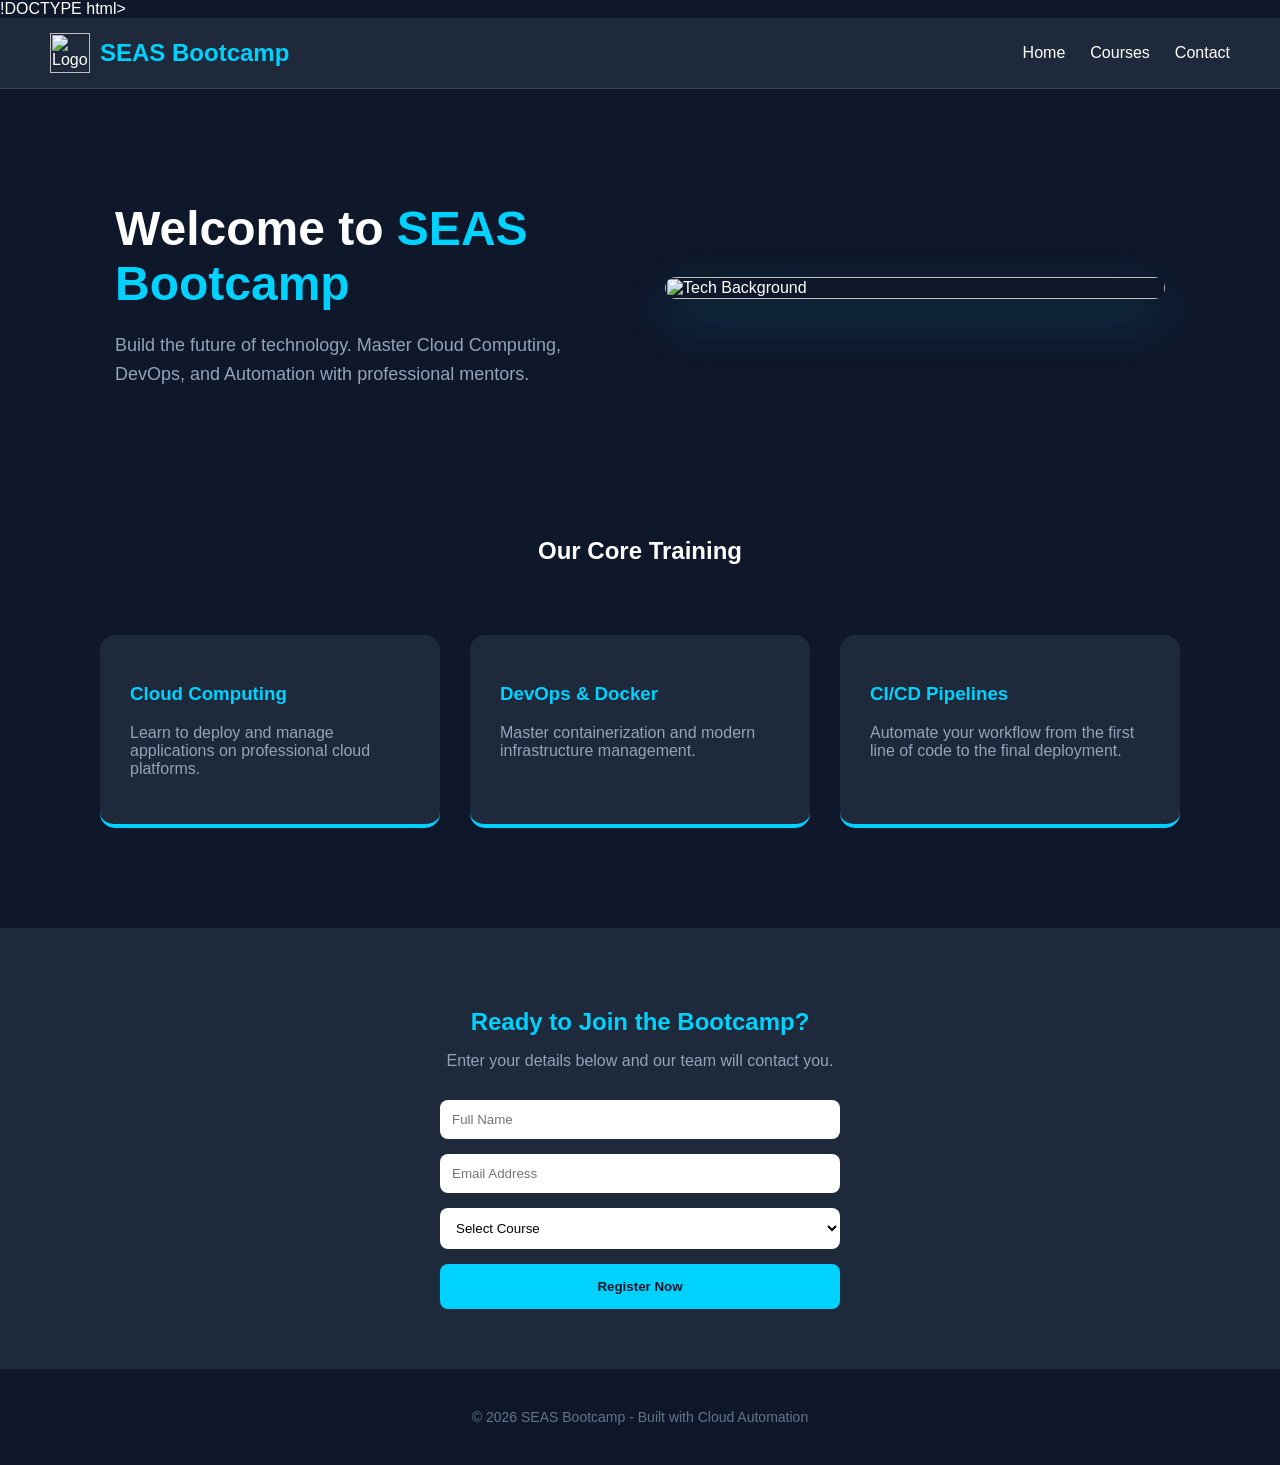
==== index.html @ 3808b3e0 "Added proper HTML head and linked CSS" ====
!DOCTYPE html>
<html lang="en">
<head>
    <meta charset="UTF-8">
    <meta name="viewport" content="width=device-width, initial-scale=1.0">
    <title>SEAS Bootcamp</title>
    <link rel="stylesheet" href="style.css">
</head>
<body style="background-color: #0f172a; color: white; margin: 0; font-family: sans-serif;">

    <nav style="display: flex; justify-content: space-between; align-items: center; padding: 15px 50px; background-color: #1e293b; border-bottom: 1px solid #334155;">
        <div style="display: flex; align-items: center; gap: 10px;">
            <img src="https://cdn-icons-png.flaticon.com/512/4202/4202275.png" alt="Logo" style="height: 40px;">
            <span style="font-size: 24px; font-weight: bold; color: #00d2ff;">SEAS Bootcamp</span>
        </div>
        <ul style="display: flex; list-style: none; gap: 25px; margin: 0;">
            <li><a href="#" style="color: white; text-decoration: none; font-weight: 500;">Home</a></li>
            <li><a href="#" style="color: white; text-decoration: none; font-weight: 500;">Courses</a></li>
            <li><a href="#" style="color: white; text-decoration: none; font-weight: 500;">Contact</a></li>
        </ul>
    </nav>

    <div style="display: flex; align-items: center; justify-content: center; padding: 80px 50px; gap: 50px; flex-wrap: wrap;">
        <div style="max-width: 500px;">
            <h1 style="font-size: 48px; margin-bottom: 20px;">Welcome to <span style="color: #00d2ff;">SEAS Bootcamp</span></h1>
            <p style="font-size: 18px; color: #94a3b8; line-height: 1.6;">Build the future of technology. Master Cloud Computing, DevOps, and Automation with professional mentors.</p>
        </div>
        <img src="https://images.unsplash.com/photo-1550751827-4bd374c3f58b?auto=format&fit=crop&w=500&q=80" alt="Tech Background" style="border-radius: 20px; box-shadow: 0 20px 50px rgba(0, 210, 255, 0.2); width: 100%; max-width: 500px;">
    </div>
<h2 style="text-align: center; margin-top: 50px;">Our Core Training</h2>
    <div style="display: flex; justify-content: center; gap: 30px; padding: 50px; flex-wrap: wrap;">
        
        <div style="background-color: #1e293b; padding: 30px; border-radius: 15px; width: 280px; border-bottom: 4px solid #00d2ff;">
            <h3 style="color: #00d2ff;">Cloud Computing</h3>
            <p style="color: #94a3b8;">Learn to deploy and manage applications on professional cloud platforms.</p>
        </div>

        <div style="background-color: #1e293b; padding: 30px; border-radius: 15px; width: 280px; border-bottom: 4px solid #00d2ff;">
            <h3 style="color: #00d2ff;">DevOps & Docker</h3>
            <p style="color: #94a3b8;">Master containerization and modern infrastructure management.</p>
        </div>

        <div style="background-color: #1e293b; padding: 30px; border-radius: 15px; width: 280px; border-bottom: 4px solid #00d2ff;">
            <h3 style="color: #00d2ff;">CI/CD Pipelines</h3>
            <p style="color: #94a3b8;">Automate your workflow from the first line of code to the final deployment.</p>
        </div>

    </div>
    <section style="background-color: #1e293b; padding: 60px 20px; text-align: center; margin-top: 50px;">
        <h2 style="color: #00d2ff; margin-bottom: 10px;">Ready to Join the Bootcamp?</h2>
        <p style="color: #94a3b8; margin-bottom: 30px;">Enter your details below and our team will contact you.</p>
        
        <form style="max-width: 400px; margin: 0 auto; display: flex; flex-direction: column; gap: 15px;">
            <input type="text" placeholder="Full Name" style="padding: 12px; border-radius: 8px; border: none; outline: none;">
            <input type="email" placeholder="Email Address" style="padding: 12px; border-radius: 8px; border: none; outline: none;">
            <select style="padding: 12px; border-radius: 8px; border: none; outline: none; background-color: white;">
                <option>Select Course</option>
                <option>Cloud Computing</option>
                <option>DevOps & Docker</option>
                <option>CI/CD Pipelines</option>
            </select>
            <button type="submit" style="background-color: #00d2ff; color: #0f172a; padding: 15px; border-radius: 8px; border: none; font-weight: bold; cursor: pointer; transition: 0.3s;">
                Register Now
            </button>
        </form>
    </section>

    <footer style="padding: 40px; text-align: center; color: #64748b; font-size: 14px;">
        &copy; 2026 SEAS Bootcamp - Built with Cloud Automation
    </footer>
    <script>
        document.querySelector('form').addEventListener('submit', function(e) {
            e.preventDefault();
            const name = document.querySelector('input[type="text"]').value;
            alert("Congratulations " + name + "! Your registration for SEAS Bootcamp has been received.");
        });
    </script>
</body>
</html>
---- style.css ----
/* General Page Settings */
body {
    background-color: #0f172a;
    color: white;
    margin: 0;
    font-family: 'Segoe UI', Tahoma, Geneva, Verdana, sans-serif;
}

/* Reusable Card Style */
.course-card {
    background-color: #1e293b;
    padding: 30px;
    border-radius: 15px;
    width: 280px;
    border-bottom: 4px solid #00d2ff;
    transition: transform 0.3s ease;
}

.course-card:hover {
    transform: translateY(-10px);
    background-color: #334155;
}
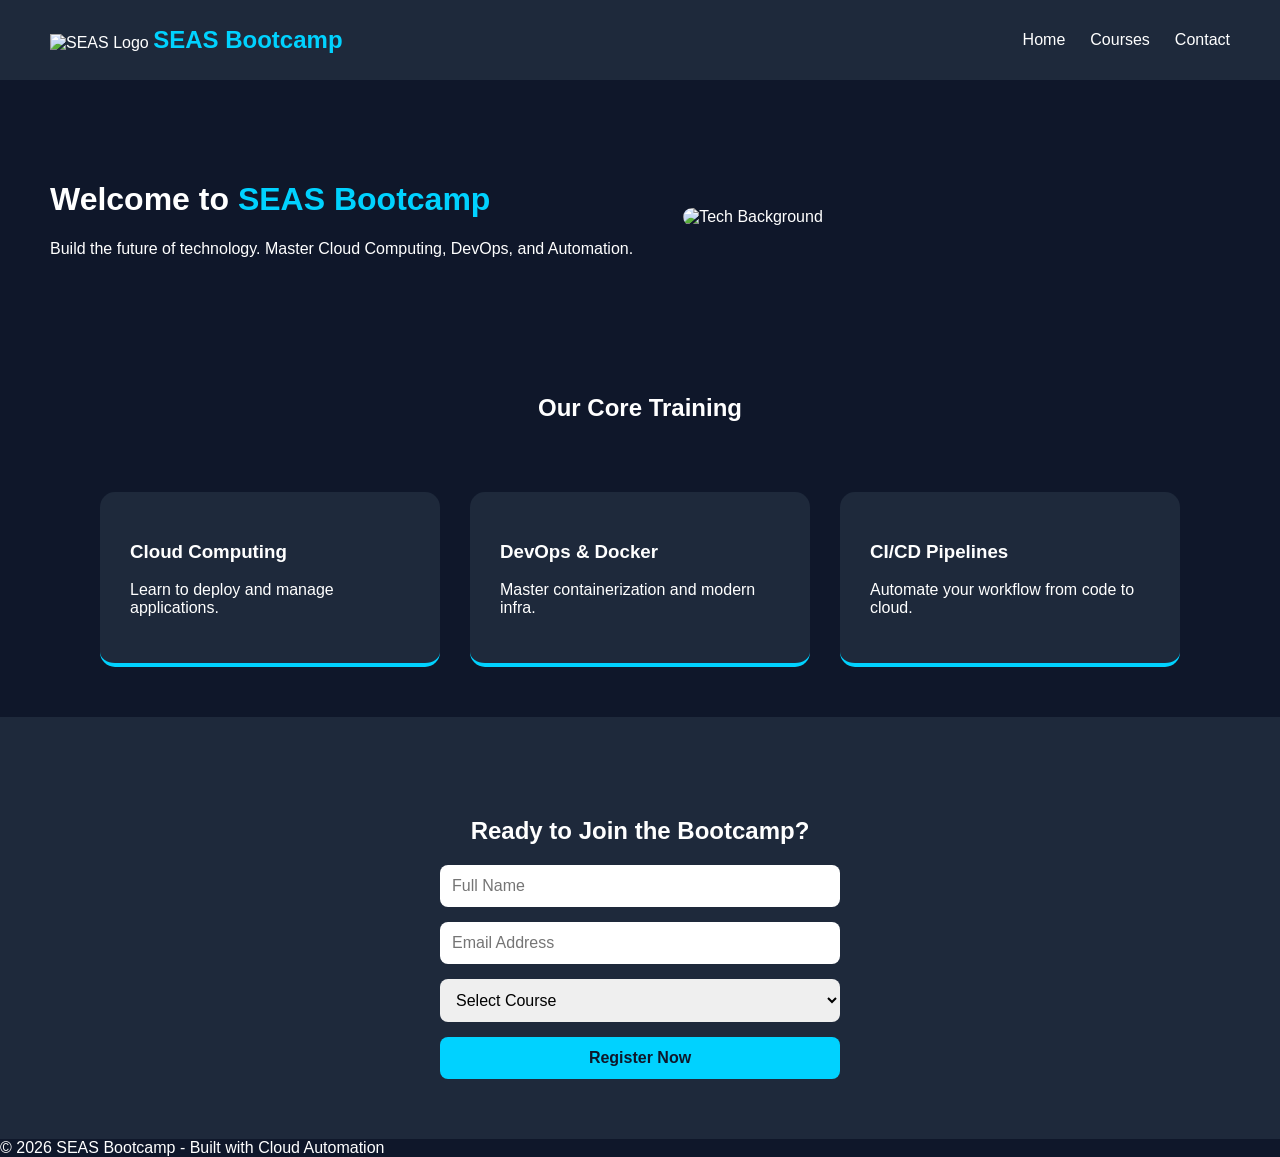
==== commit cf204f8f: "Resolved repository conflicts and synced final code" ====
--- a/index.html
+++ b/index.html
@@ -1,78 +1,63 @@
-!DOCTYPE html>
+<!DOCTYPE html>
 <html lang="en">
 <head>
     <meta charset="UTF-8">
     <meta name="viewport" content="width=device-width, initial-scale=1.0">
-    <title>SEAS Bootcamp</title>
+    <title>SEAS Bootcamp | Cloud & DevOps Training</title>
     <link rel="stylesheet" href="style.css">
 </head>
-<body style="background-color: #0f172a; color: white; margin: 0; font-family: sans-serif;">
-
-    <nav style="display: flex; justify-content: space-between; align-items: center; padding: 15px 50px; background-color: #1e293b; border-bottom: 1px solid #334155;">
-        <div style="display: flex; align-items: center; gap: 10px;">
-            <img src="https://cdn-icons-png.flaticon.com/512/4202/4202275.png" alt="Logo" style="height: 40px;">
-            <span style="font-size: 24px; font-weight: bold; color: #00d2ff;">SEAS Bootcamp</span>
+<body>
+    <nav>
+        <div class="logo-container">
+            <img src="https://cdn-icons-png.flaticon.com/512/4202/4202275.png" alt="SEAS Logo" class="logo">
+            <span class="logo-text">SEAS Bootcamp</span>
         </div>
-        <ul style="display: flex; list-style: none; gap: 25px; margin: 0;">
-            <li><a href="#" style="color: white; text-decoration: none; font-weight: 500;">Home</a></li>
-            <li><a href="#" style="color: white; text-decoration: none; font-weight: 500;">Courses</a></li>
-            <li><a href="#" style="color: white; text-decoration: none; font-weight: 500;">Contact</a></li>
+        <ul class="nav-links">
+            <li><a href="#">Home</a></li>
+            <li><a href="#courses">Courses</a></li>
+            <li><a href="#contact">Contact</a></li>
         </ul>
     </nav>
 
-    <div style="display: flex; align-items: center; justify-content: center; padding: 80px 50px; gap: 50px; flex-wrap: wrap;">
-        <div style="max-width: 500px;">
-            <h1 style="font-size: 48px; margin-bottom: 20px;">Welcome to <span style="color: #00d2ff;">SEAS Bootcamp</span></h1>
-            <p style="font-size: 18px; color: #94a3b8; line-height: 1.6;">Build the future of technology. Master Cloud Computing, DevOps, and Automation with professional mentors.</p>
+    <div class="hero">
+        <div class="hero-text">
+            <h1>Welcome to <span class="highlight">SEAS Bootcamp</span></h1>
+            <p>Build the future of technology. Master Cloud Computing, DevOps, and Automation.</p>
         </div>
-        <img src="https://images.unsplash.com/photo-1550751827-4bd374c3f58b?auto=format&fit=crop&w=500&q=80" alt="Tech Background" style="border-radius: 20px; box-shadow: 0 20px 50px rgba(0, 210, 255, 0.2); width: 100%; max-width: 500px;">
+        <img src="https://images.unsplash.com/photo-1550751827-4bd374c3f58b?auto=format&fit=crop&w=500&q=80" alt="Tech Background" class="hero-image">
     </div>
-<h2 style="text-align: center; margin-top: 50px;">Our Core Training</h2>
-    <div style="display: flex; justify-content: center; gap: 30px; padding: 50px; flex-wrap: wrap;">
-        
-        <div style="background-color: #1e293b; padding: 30px; border-radius: 15px; width: 280px; border-bottom: 4px solid #00d2ff;">
-            <h3 style="color: #00d2ff;">Cloud Computing</h3>
-            <p style="color: #94a3b8;">Learn to deploy and manage applications on professional cloud platforms.</p>
-        </div>
 
-        <div style="background-color: #1e293b; padding: 30px; border-radius: 15px; width: 280px; border-bottom: 4px solid #00d2ff;">
-            <h3 style="color: #00d2ff;">DevOps & Docker</h3>
-            <p style="color: #94a3b8;">Master containerization and modern infrastructure management.</p>
-        </div>
+    <h2 id="courses" class="section-title">Our Core Training</h2>
+    <div class="courses-container">
+        <div class="course-card"><h3>Cloud Computing</h3><p>Learn to deploy and manage applications.</p></div>
+        <div class="course-card"><h3>DevOps & Docker</h3><p>Master containerization and modern infra.</p></div>
+        <div class="course-card"><h3>CI/CD Pipelines</h3><p>Automate your workflow from code to cloud.</p></div>
+    </div>
 
-        <div style="background-color: #1e293b; padding: 30px; border-radius: 15px; width: 280px; border-bottom: 4px solid #00d2ff;">
-            <h3 style="color: #00d2ff;">CI/CD Pipelines</h3>
-            <p style="color: #94a3b8;">Automate your workflow from the first line of code to the final deployment.</p>
-        </div>
-
-    </div>
-    <section style="background-color: #1e293b; padding: 60px 20px; text-align: center; margin-top: 50px;">
-        <h2 style="color: #00d2ff; margin-bottom: 10px;">Ready to Join the Bootcamp?</h2>
-        <p style="color: #94a3b8; margin-bottom: 30px;">Enter your details below and our team will contact you.</p>
-        
-        <form style="max-width: 400px; margin: 0 auto; display: flex; flex-direction: column; gap: 15px;">
-            <input type="text" placeholder="Full Name" style="padding: 12px; border-radius: 8px; border: none; outline: none;">
-            <input type="email" placeholder="Email Address" style="padding: 12px; border-radius: 8px; border: none; outline: none;">
-            <select style="padding: 12px; border-radius: 8px; border: none; outline: none; background-color: white;">
-                <option>Select Course</option>
-                <option>Cloud Computing</option>
-                <option>DevOps & Docker</option>
-                <option>CI/CD Pipelines</option>
+    <section id="contact" class="registration-section">
+        <h2 class="section-title">Ready to Join the Bootcamp?</h2>
+        <form id="registrationForm">
+            <input type="text" name="fullName" placeholder="Full Name" required>
+            <input type="email" name="email" placeholder="Email Address" required>
+            <select name="course" required>
+                <option value="">Select Course</option>
+                <option value="cloud">Cloud Computing</option>
+                <option value="devops">DevOps & Docker</option>
+                <option value="cicd">CI/CD Pipelines</option>
             </select>
-            <button type="submit" style="background-color: #00d2ff; color: #0f172a; padding: 15px; border-radius: 8px; border: none; font-weight: bold; cursor: pointer; transition: 0.3s;">
-                Register Now
-            </button>
+            <button type="submit">Register Now</button>
         </form>
     </section>
 
-    <footer style="padding: 40px; text-align: center; color: #64748b; font-size: 14px;">
-        &copy; 2026 SEAS Bootcamp - Built with Cloud Automation
-    </footer>
+    <footer>&copy; 2026 SEAS Bootcamp - Built with Cloud Automation</footer>
+
     <script>
-        document.querySelector('form').addEventListener('submit', function(e) {
+        const form = document.getElementById('registrationForm');
+        form.addEventListener('submit', function(e) {
             e.preventDefault();
-            const name = document.querySelector('input[type="text"]').value;
-            alert("Congratulations " + name + "! Your registration for SEAS Bootcamp has been received.");
+            const name = form.querySelector('input[name="fullName"]').value;
+            alert("Congratulations " + name + "! Your registration has been received.");
+            form.reset();
         });
     </script>
 </body>
--- a/style.css
+++ b/style.css
@@ -1,22 +1,26 @@
-/* General Page Settings */
-body {
-    background-color: #0f172a;
-    color: white;
-    margin: 0;
-    font-family: 'Segoe UI', Tahoma, Geneva, Verdana, sans-serif;
+html { scroll-behavior: smooth; }
+body { background-color: #0f172a; color: white; margin: 0; font-family: sans-serif; }
+nav { 
+    display: flex; justify-content: space-between; align-items: center; 
+    padding: 15px 50px; background-color: #1e293b; position: sticky; top: 0; z-index: 1000; 
 }
-
-/* Reusable Card Style */
-.course-card {
-    background-color: #1e293b;
-    padding: 30px;
-    border-radius: 15px;
-    width: 280px;
-    border-bottom: 4px solid #00d2ff;
-    transition: transform 0.3s ease;
-}
-
-.course-card:hover {
-    transform: translateY(-10px);
-    background-color: #334155;
+.logo-text { font-size: 24px; font-weight: bold; color: #00d2ff; }
+.nav-links { display: flex; list-style: none; gap: 25px; }
+.nav-links a { color: white; text-decoration: none; transition: 0.3s; }
+.nav-links a:hover { color: #00d2ff; }
+.hero { display: flex; align-items: center; padding: 80px 50px; gap: 50px; flex-wrap: wrap; }
+.hero-image { border-radius: 20px; width: 100%; max-width: 500px; height: auto; }
+.highlight { color: #00d2ff; }
+.section-title { text-align: center; margin-top: 40px; }
+.courses-container { display: flex; justify-content: center; gap: 30px; padding: 50px; flex-wrap: wrap; }
+.course-card { background-color: #1e293b; padding: 30px; border-radius: 15px; width: 280px; border-bottom: 4px solid #00d2ff; transition: 0.3s; }
+.course-card:hover { transform: translateY(-10px); }
+.registration-section { background-color: #1e293b; padding: 60px 20px; text-align: center; }
+form { max-width: 400px; margin: 0 auto; display: flex; flex-direction: column; gap: 15px; }
+input, select, button { padding: 12px; border-radius: 8px; border: none; font-size: 16px; }
+button { background-color: #00d2ff; color: #0f172a; font-weight: bold; cursor: pointer; }
+@media (max-width: 768px) { 
+    nav { flex-direction: column; } 
+    .hero { flex-direction: column; text-align: center; }
+    .course-card { width: 90%; }
 }
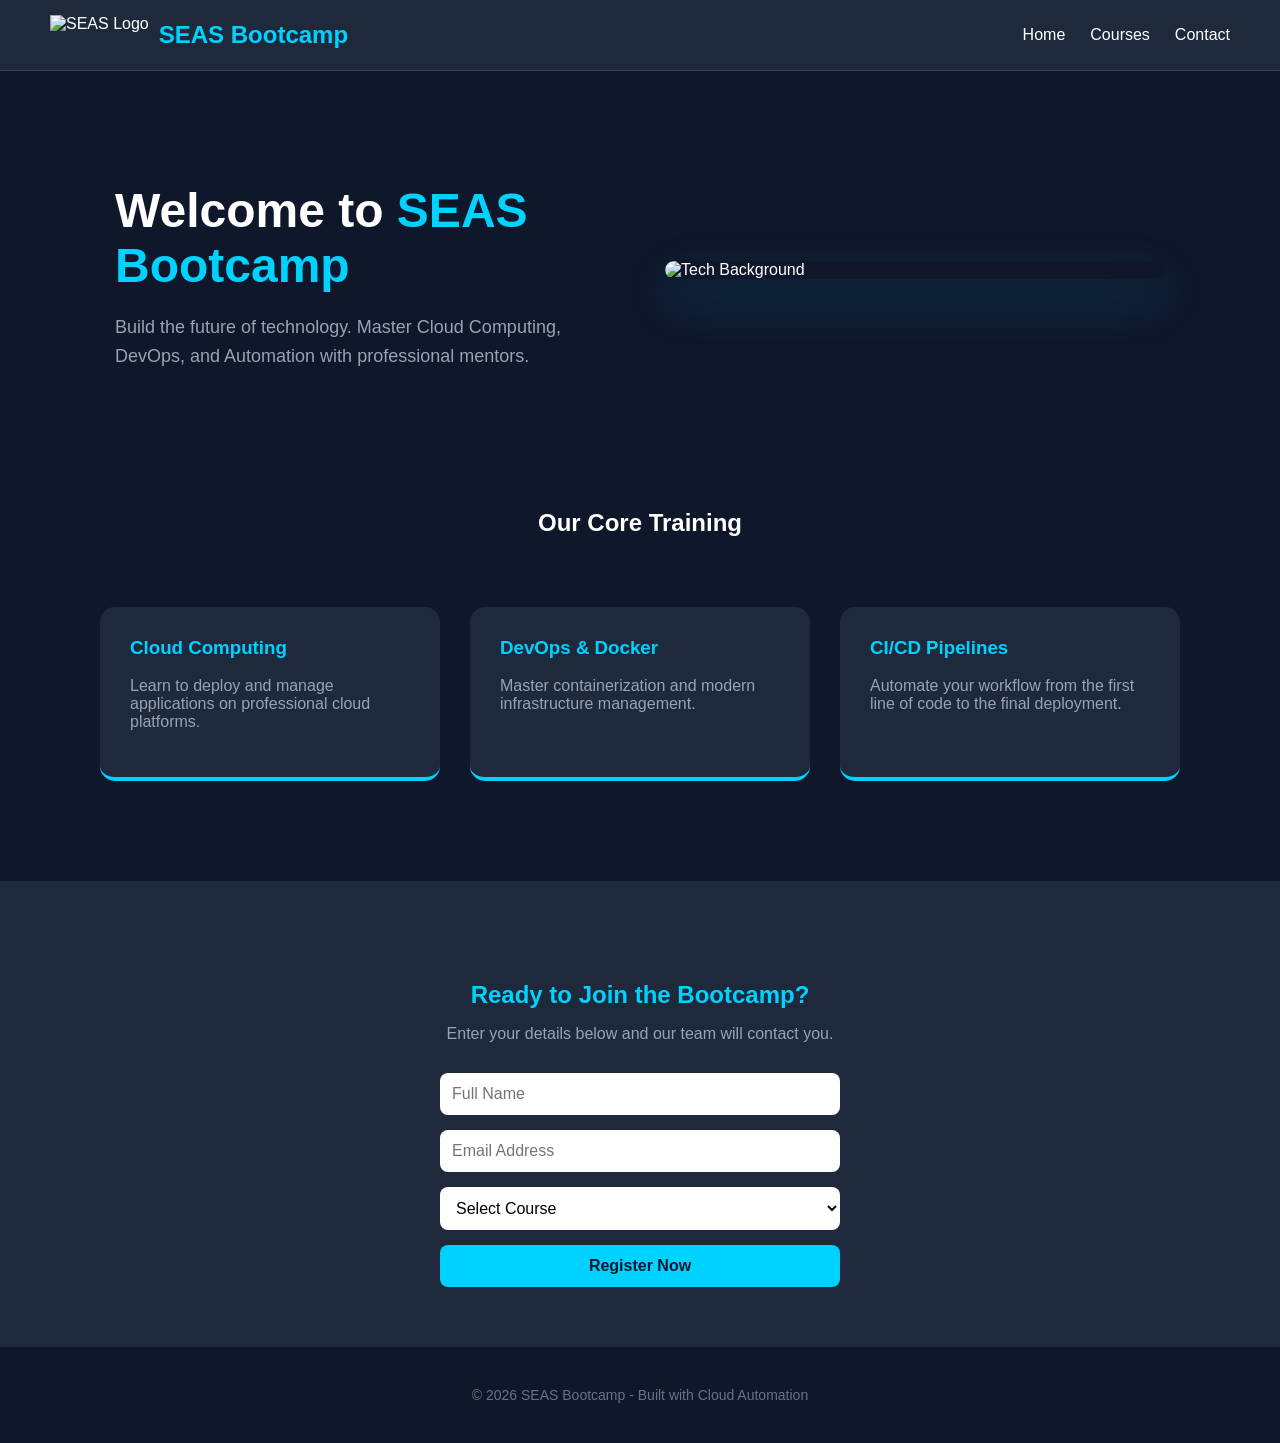
==== commit 89a2ffbb: "Resolved repository conflicts and synced final code" ====
--- a/index.html
+++ b/index.html
@@ -7,6 +7,7 @@
     <link rel="stylesheet" href="style.css">
 </head>
 <body>
+
     <nav>
         <div class="logo-container">
             <img src="https://cdn-icons-png.flaticon.com/512/4202/4202275.png" alt="SEAS Logo" class="logo">
@@ -22,20 +23,30 @@
     <div class="hero">
         <div class="hero-text">
             <h1>Welcome to <span class="highlight">SEAS Bootcamp</span></h1>
-            <p>Build the future of technology. Master Cloud Computing, DevOps, and Automation.</p>
+            <p>Build the future of technology. Master Cloud Computing, DevOps, and Automation with professional mentors.</p>
         </div>
         <img src="https://images.unsplash.com/photo-1550751827-4bd374c3f58b?auto=format&fit=crop&w=500&q=80" alt="Tech Background" class="hero-image">
     </div>
 
     <h2 id="courses" class="section-title">Our Core Training</h2>
     <div class="courses-container">
-        <div class="course-card"><h3>Cloud Computing</h3><p>Learn to deploy and manage applications.</p></div>
-        <div class="course-card"><h3>DevOps & Docker</h3><p>Master containerization and modern infra.</p></div>
-        <div class="course-card"><h3>CI/CD Pipelines</h3><p>Automate your workflow from code to cloud.</p></div>
+        <div class="course-card">
+            <h3>Cloud Computing</h3>
+            <p>Learn to deploy and manage applications on professional cloud platforms.</p>
+        </div>
+        <div class="course-card">
+            <h3>DevOps & Docker</h3>
+            <p>Master containerization and modern infrastructure management.</p>
+        </div>
+        <div class="course-card">
+            <h3>CI/CD Pipelines</h3>
+            <p>Automate your workflow from the first line of code to the final deployment.</p>
+        </div>
     </div>
 
     <section id="contact" class="registration-section">
         <h2 class="section-title">Ready to Join the Bootcamp?</h2>
+        <p>Enter your details below and our team will contact you.</p>
         <form id="registrationForm">
             <input type="text" name="fullName" placeholder="Full Name" required>
             <input type="email" name="email" placeholder="Email Address" required>
@@ -49,15 +60,36 @@
         </form>
     </section>
 
-    <footer>&copy; 2026 SEAS Bootcamp - Built with Cloud Automation</footer>
+    <footer>
+        &copy; 2026 SEAS Bootcamp - Built with Cloud Automation
+    </footer>
 
     <script>
         const form = document.getElementById('registrationForm');
         form.addEventListener('submit', function(e) {
             e.preventDefault();
-            const name = form.querySelector('input[name="fullName"]').value;
-            alert("Congratulations " + name + "! Your registration has been received.");
-            form.reset();
+            const name = form.querySelector('input[name="fullName"]').value.trim();
+            const email = form.querySelector('input[name="email"]').value.trim();
+            const course = form.querySelector('select[name="course"]').value;
+
+            if (name === "") {
+                alert("Please enter your full name.");
+                return;
+            }
+            if (email === "") {
+                alert("Please enter your email address.");
+                return;
+            }
+            if (!email.includes("@") || !email.includes(".")) {
+                alert("Please enter a valid email address.");
+                return;
+            }
+            if (course === "") {
+                alert("Please select a course.");
+                return;
+            }
+            alert("Congratulations " + name + "! Your registration for SEAS Bootcamp has been received. We will contact you at " + email + ".");
+            form.reset(); // Reset form after success
         });
     </script>
 </body>
--- a/style.css
+++ b/style.css
@@ -1,26 +1,230 @@
-html { scroll-behavior: smooth; }
-body { background-color: #0f172a; color: white; margin: 0; font-family: sans-serif; }
-nav { 
-    display: flex; justify-content: space-between; align-items: center; 
-    padding: 15px 50px; background-color: #1e293b; position: sticky; top: 0; z-index: 1000; 
-}
-.logo-text { font-size: 24px; font-weight: bold; color: #00d2ff; }
-.nav-links { display: flex; list-style: none; gap: 25px; }
-.nav-links a { color: white; text-decoration: none; transition: 0.3s; }
-.nav-links a:hover { color: #00d2ff; }
-.hero { display: flex; align-items: center; padding: 80px 50px; gap: 50px; flex-wrap: wrap; }
-.hero-image { border-radius: 20px; width: 100%; max-width: 500px; height: auto; }
-.highlight { color: #00d2ff; }
-.section-title { text-align: center; margin-top: 40px; }
-.courses-container { display: flex; justify-content: center; gap: 30px; padding: 50px; flex-wrap: wrap; }
-.course-card { background-color: #1e293b; padding: 30px; border-radius: 15px; width: 280px; border-bottom: 4px solid #00d2ff; transition: 0.3s; }
-.course-card:hover { transform: translateY(-10px); }
-.registration-section { background-color: #1e293b; padding: 60px 20px; text-align: center; }
-form { max-width: 400px; margin: 0 auto; display: flex; flex-direction: column; gap: 15px; }
-input, select, button { padding: 12px; border-radius: 8px; border: none; font-size: 16px; }
-button { background-color: #00d2ff; color: #0f172a; font-weight: bold; cursor: pointer; }
-@media (max-width: 768px) { 
-    nav { flex-direction: column; } 
-    .hero { flex-direction: column; text-align: center; }
-    .course-card { width: 90%; }
+/* Global smooth scrolling */
+html {
+    scroll-behavior: smooth;
+}
+
+/* Body styles */
+body {
+    background-color: #0f172a;
+    color: white;
+    margin: 0;
+    font-family: 'Segoe UI', Tahoma, Geneva, Verdana, sans-serif;
+}
+
+/* Navigation bar (sticky) */
+nav {
+    display: flex;
+    justify-content: space-between;
+    align-items: center;
+    padding: 15px 50px;
+    background-color: #1e293b;
+    border-bottom: 1px solid #334155;
+    position: sticky;
+    top: 0;
+    z-index: 1000;
+    flex-wrap: wrap;
+}
+
+.logo-container {
+    display: flex;
+    align-items: center;
+    gap: 10px;
+}
+
+.logo {
+    height: 40px;
+}
+
+.logo-text {
+    font-size: 24px;
+    font-weight: bold;
+    color: #00d2ff;
+}
+
+.nav-links {
+    display: flex;
+    list-style: none;
+    gap: 25px;
+    margin: 0;
+    padding: 0;
+}
+
+.nav-links a {
+    color: white;
+    text-decoration: none;
+    font-weight: 500;
+    transition: 0.3s; /* Added for smoothness */
+}
+
+/* IMPROVEMENT: Visual feedback when hovering over menu items */
+.nav-links a:hover {
+    color: #00d2ff;
+}
+
+/* Hero section */
+.hero {
+    display: flex;
+    align-items: center;
+    justify-content: center;
+    padding: 80px 50px;
+    gap: 50px;
+    flex-wrap: wrap;
+}
+
+.hero-text {
+    max-width: 500px;
+}
+
+.hero-text h1 {
+    font-size: 48px;
+    margin-bottom: 20px;
+}
+
+.highlight {
+    color: #00d2ff;
+}
+
+.hero-text p {
+    font-size: 18px;
+    color: #94a3b8;
+    line-height: 1.6;
+}
+
+.hero-image {
+    border-radius: 20px;
+    box-shadow: 0 20px 50px rgba(0, 210, 255, 0.2);
+    width: 100%;
+    max-width: 500px;
+    height: auto; /* IMPROVEMENT: Prevents image distortion */
+}
+
+/* Section title */
+.section-title {
+    text-align: center;
+    margin-top: 40px;
+}
+
+/* Courses container */
+.courses-container {
+    display: flex;
+    justify-content: center;
+    gap: 30px;
+    padding: 50px;
+    flex-wrap: wrap;
+}
+
+/* Course card */
+.course-card {
+    background-color: #1e293b;
+    padding: 30px;
+    border-radius: 15px;
+    width: 280px;
+    border-bottom: 4px solid #00d2ff;
+    transition: transform 0.3s ease;
+}
+
+.course-card:hover {
+    transform: translateY(-10px);
+    background-color: #334155;
+}
+
+.course-card h3 {
+    color: #00d2ff;
+    margin-top: 0;
+}
+
+.course-card p {
+    color: #94a3b8;
+}
+
+/* Registration section */
+.registration-section {
+    background-color: #1e293b;
+    padding: 60px 20px;
+    text-align: center;
+    margin-top: 50px;
+}
+
+.registration-section h2 {
+    color: #00d2ff;
+    margin-bottom: 10px;
+}
+
+.registration-section p {
+    color: #94a3b8;
+    margin-bottom: 30px;
+}
+
+form {
+    max-width: 400px;
+    width: 90%; /* IMPROVEMENT: Better centering on mobile */
+    margin: 0 auto;
+    display: flex;
+    flex-direction: column;
+    gap: 15px;
+}
+
+input, select, button {
+    padding: 12px;
+    border-radius: 8px;
+    border: none;
+    outline: none;
+    font-size: 16px;
+}
+
+input, select {
+    background-color: white;
+}
+
+button {
+    background-color: #00d2ff;
+    color: #0f172a;
+    font-weight: bold;
+    cursor: pointer;
+    transition: 0.3s;
+}
+
+button:hover {
+    background-color: #00b8e6;
+    transform: scale(1.02);
+}
+
+/* Footer */
+footer {
+    padding: 40px;
+    text-align: center;
+    color: #64748b;
+    font-size: 14px;
+}
+
+/* Responsive design for mobile */
+@media (max-width: 768px) {
+    nav {
+        padding: 15px 20px;
+        flex-direction: column;
+    }
+    
+    .nav-links {
+        margin-top: 15px;
+        gap: 20px;
+    }
+    
+    .hero {
+        flex-direction: column;
+        padding: 40px 20px;
+        text-align: center;
+    }
+    
+    .hero-text h1 {
+        font-size: 36px;
+    }
+    
+    .course-card {
+        width: 90%;
+        margin: 0 auto;
+    }
+    
+    .courses-container {
+        padding: 30px 15px;
+    }
 }
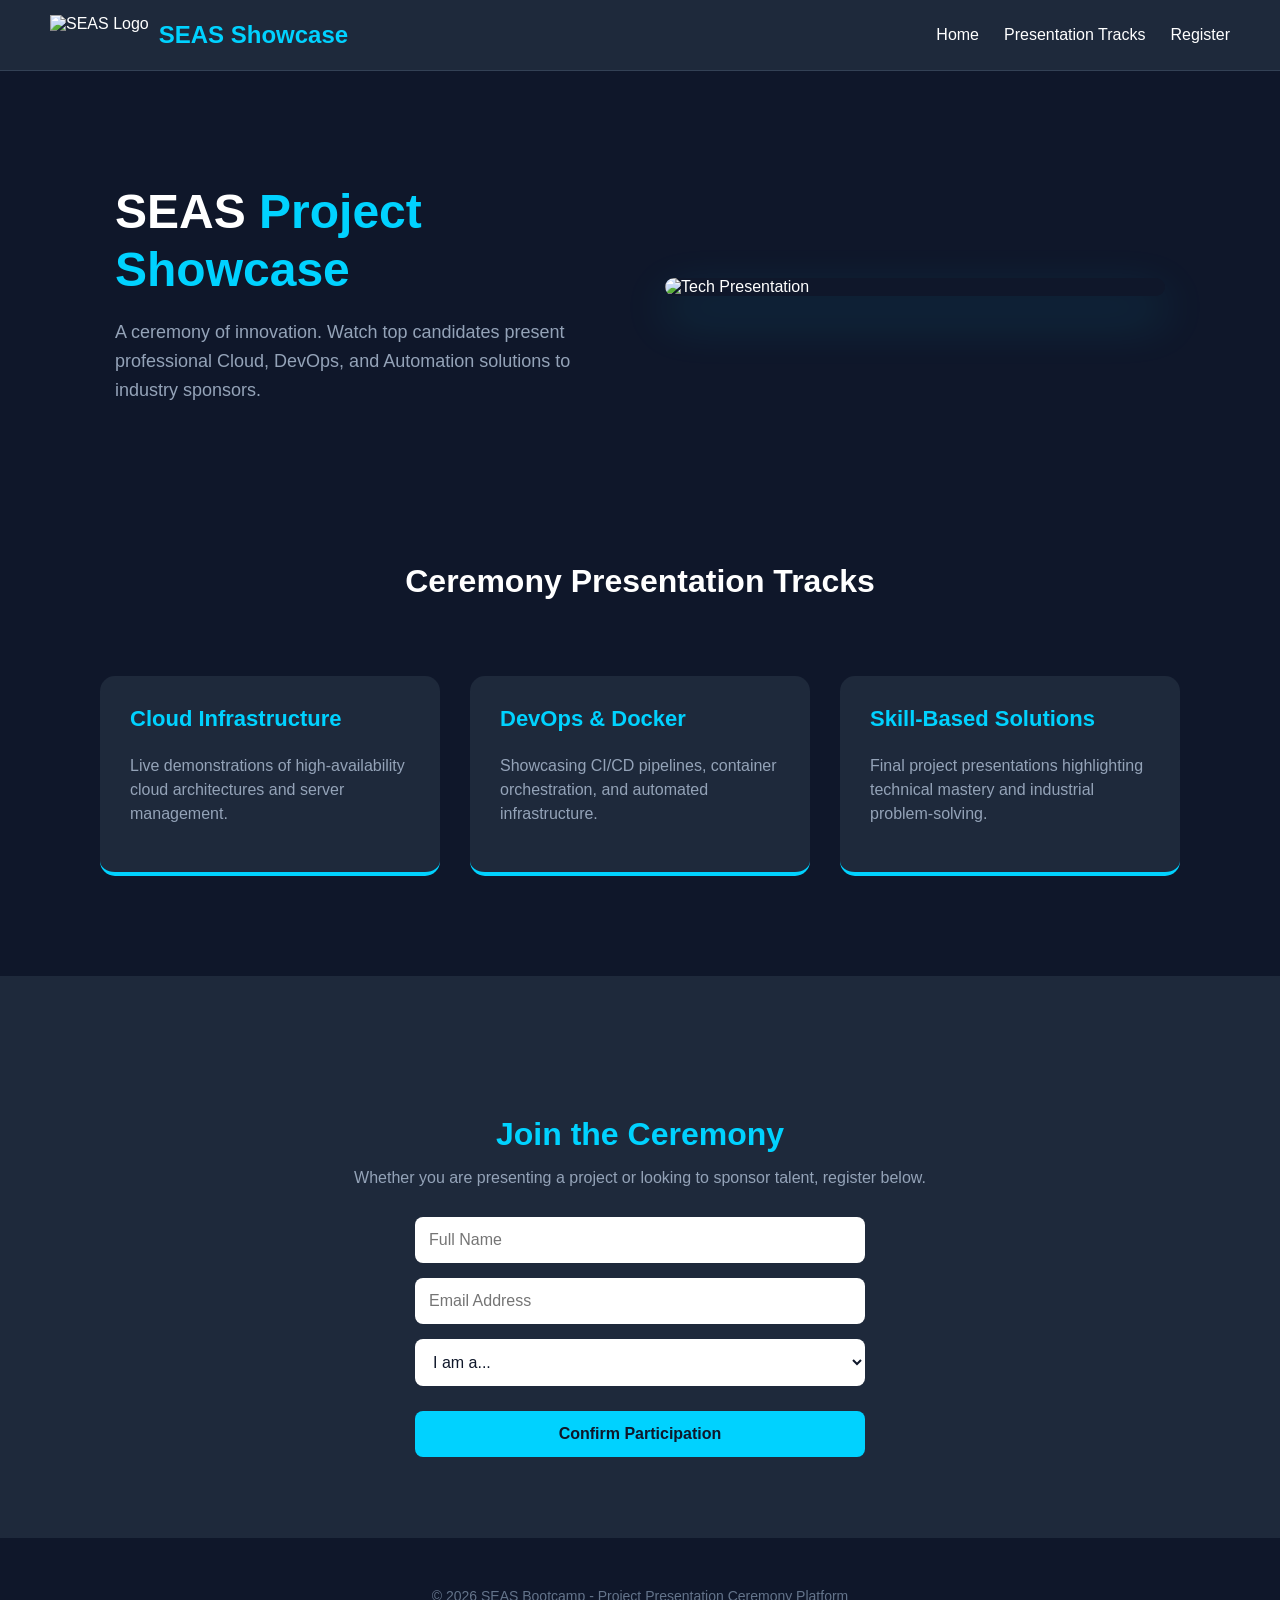
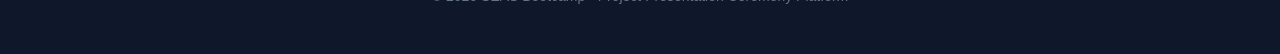
==== commit 060231f8: "Refined UI for Project Ceremony with full responsiveness" ====
--- a/index.html
+++ b/index.html
@@ -3,7 +3,7 @@
 <head>
     <meta charset="UTF-8">
     <meta name="viewport" content="width=device-width, initial-scale=1.0">
-    <title>SEAS Bootcamp | Cloud & DevOps Training</title>
+    <title>SEAS Project Showcase | Skills Presentation</title>
     <link rel="stylesheet" href="style.css">
 </head>
 <body>
@@ -11,57 +11,58 @@
     <nav>
         <div class="logo-container">
             <img src="https://cdn-icons-png.flaticon.com/512/4202/4202275.png" alt="SEAS Logo" class="logo">
-            <span class="logo-text">SEAS Bootcamp</span>
+            <span class="logo-text">SEAS Showcase</span>
         </div>
         <ul class="nav-links">
             <li><a href="#">Home</a></li>
-            <li><a href="#courses">Courses</a></li>
-            <li><a href="#contact">Contact</a></li>
+            <li><a href="#tracks">Presentation Tracks</a></li>
+            <li><a href="#register">Register</a></li>
         </ul>
     </nav>
 
     <div class="hero">
         <div class="hero-text">
-            <h1>Welcome to <span class="highlight">SEAS Bootcamp</span></h1>
-            <p>Build the future of technology. Master Cloud Computing, DevOps, and Automation with professional mentors.</p>
+            <h1>SEAS <span class="highlight">Project Showcase</span></h1>
+            <p>A ceremony of innovation. Watch top candidates present professional Cloud, DevOps, and Automation solutions to industry sponsors.</p>
         </div>
-        <img src="https://images.unsplash.com/photo-1550751827-4bd374c3f58b?auto=format&fit=crop&w=500&q=80" alt="Tech Background" class="hero-image">
+        <img src="https://images.unsplash.com/photo-1550751827-4bd374c3f58b?auto=format&fit=crop&w=500&q=80" alt="Tech Presentation" class="hero-image">
     </div>
 
-    <h2 id="courses" class="section-title">Our Core Training</h2>
+    <h2 id="tracks" class="section-title">Ceremony Presentation Tracks</h2>
     <div class="courses-container">
         <div class="course-card">
-            <h3>Cloud Computing</h3>
-            <p>Learn to deploy and manage applications on professional cloud platforms.</p>
+            <h3>Cloud Infrastructure</h3>
+            <p>Live demonstrations of high-availability cloud architectures and server management.</p>
         </div>
         <div class="course-card">
             <h3>DevOps & Docker</h3>
-            <p>Master containerization and modern infrastructure management.</p>
+            <p>Showcasing CI/CD pipelines, container orchestration, and automated infrastructure.</p>
         </div>
         <div class="course-card">
-            <h3>CI/CD Pipelines</h3>
-            <p>Automate your workflow from the first line of code to the final deployment.</p>
+            <h3>Skill-Based Solutions</h3>
+            <p>Final project presentations highlighting technical mastery and industrial problem-solving.</p>
         </div>
     </div>
 
-    <section id="contact" class="registration-section">
-        <h2 class="section-title">Ready to Join the Bootcamp?</h2>
-        <p>Enter your details below and our team will contact you.</p>
+    <section id="register" class="registration-section">
+        <h2 class="section-title">Join the Ceremony</h2>
+        <p>Whether you are presenting a project or looking to sponsor talent, register below.</p>
         <form id="registrationForm">
             <input type="text" name="fullName" placeholder="Full Name" required>
             <input type="email" name="email" placeholder="Email Address" required>
-            <select name="course" required>
-                <option value="">Select Course</option>
-                <option value="cloud">Cloud Computing</option>
-                <option value="devops">DevOps & Docker</option>
-                <option value="cicd">CI/CD Pipelines</option>
+            <select name="userRole" required>
+                <option value="">I am a...</option>
+                <option value="Student">Student (Presenter)</option>
+                <option value="Investor">Investor / Sponsor</option>
+                <option value="Personnel">Personnel / Organizer</option>
+                <option value="Teacher">Teacher / Evaluator</option>
             </select>
-            <button type="submit">Register Now</button>
+            <button type="submit">Confirm Participation</button>
         </form>
     </section>
 
     <footer>
-        &copy; 2026 SEAS Bootcamp - Built with Cloud Automation
+        &copy; 2026 SEAS Bootcamp - Project Presentation Ceremony Platform
     </footer>
 
     <script>
@@ -70,26 +71,17 @@
             e.preventDefault();
             const name = form.querySelector('input[name="fullName"]').value.trim();
             const email = form.querySelector('input[name="email"]').value.trim();
-            const course = form.querySelector('select[name="course"]').value;
+            const role = form.querySelector('select[name="userRole"]').value;
 
-            if (name === "") {
-                alert("Please enter your full name.");
+            if (name === "" || email === "" || role === "") {
+                alert("Please fill all fields.");
                 return;
             }
-            if (email === "") {
-                alert("Please enter your email address.");
-                return;
-            }
-            if (!email.includes("@") || !email.includes(".")) {
-                alert("Please enter a valid email address.");
-                return;
-            }
-            if (course === "") {
-                alert("Please select a course.");
-                return;
-            }
-            alert("Congratulations " + name + "! Your registration for SEAS Bootcamp has been received. We will contact you at " + email + ".");
-            form.reset(); // Reset form after success
+
+            // Logic specifically tailored to your definition
+            alert("Hello " + name + "! Your interest as a " + role + " for the SEAS Project Showcase has been successfully recorded. We will contact you at " + email + " with the ceremony schedule.");
+            
+            form.reset(); 
         });
     </script>
 </body>
--- a/style.css
+++ b/style.css
@@ -3,7 +3,7 @@
     scroll-behavior: smooth;
 }
 
-/* Body styles */
+/* Body styles - High-contrast professional dark theme */
 body {
     background-color: #0f172a;
     color: white;
@@ -11,7 +11,7 @@
     font-family: 'Segoe UI', Tahoma, Geneva, Verdana, sans-serif;
 }
 
-/* Navigation bar (sticky) */
+/* Navigation bar (sticky) - Ensures easy navigation during the event */
 nav {
     display: flex;
     justify-content: space-between;
@@ -53,15 +53,14 @@
     color: white;
     text-decoration: none;
     font-weight: 500;
-    transition: 0.3s; /* Added for smoothness */
-}
-
-/* IMPROVEMENT: Visual feedback when hovering over menu items */
+    transition: 0.3s;
+}
+
 .nav-links a:hover {
     color: #00d2ff;
 }
 
-/* Hero section */
+/* Hero section - The "Grand Entrance" for Investors */
 .hero {
     display: flex;
     align-items: center;
@@ -78,6 +77,7 @@
 .hero-text h1 {
     font-size: 48px;
     margin-bottom: 20px;
+    line-height: 1.2;
 }
 
 .highlight {
@@ -95,16 +95,17 @@
     box-shadow: 0 20px 50px rgba(0, 210, 255, 0.2);
     width: 100%;
     max-width: 500px;
-    height: auto; /* IMPROVEMENT: Prevents image distortion */
-}
-
-/* Section title */
+    height: auto;
+}
+
+/* Section titles */
 .section-title {
     text-align: center;
-    margin-top: 40px;
-}
-
-/* Courses container */
+    margin-top: 60px;
+    font-size: 32px;
+}
+
+/* Presentation Tracks container */
 .courses-container {
     display: flex;
     justify-content: center;
@@ -113,14 +114,14 @@
     flex-wrap: wrap;
 }
 
-/* Course card */
+/* Track cards - Designed to showcase skill categories */
 .course-card {
     background-color: #1e293b;
     padding: 30px;
     border-radius: 15px;
     width: 280px;
     border-bottom: 4px solid #00d2ff;
-    transition: transform 0.3s ease;
+    transition: transform 0.3s ease, background-color 0.3s ease;
 }
 
 .course-card:hover {
@@ -131,16 +132,18 @@
 .course-card h3 {
     color: #00d2ff;
     margin-top: 0;
+    font-size: 22px;
 }
 
 .course-card p {
     color: #94a3b8;
-}
-
-/* Registration section */
+    line-height: 1.5;
+}
+
+/* Registration section - Accessible to all 4 actors */
 .registration-section {
     background-color: #1e293b;
-    padding: 60px 20px;
+    padding: 80px 20px;
     text-align: center;
     margin-top: 50px;
 }
@@ -156,8 +159,8 @@
 }
 
 form {
-    max-width: 400px;
-    width: 90%; /* IMPROVEMENT: Better centering on mobile */
+    max-width: 450px;
+    width: 90%;
     margin: 0 auto;
     display: flex;
     flex-direction: column;
@@ -165,7 +168,7 @@
 }
 
 input, select, button {
-    padding: 12px;
+    padding: 14px;
     border-radius: 8px;
     border: none;
     outline: none;
@@ -174,57 +177,62 @@
 
 input, select {
     background-color: white;
-}
-
+    color: #0f172a;
+}
+
+/* Professional button with scaling effect */
 button {
     background-color: #00d2ff;
     color: #0f172a;
     font-weight: bold;
     cursor: pointer;
     transition: 0.3s;
+    margin-top: 10px;
 }
 
 button:hover {
     background-color: #00b8e6;
-    transform: scale(1.02);
-}
-
-/* Footer */
+    transform: scale(1.03);
+}
+
+/* Footer - Clean and professional */
 footer {
-    padding: 40px;
+    padding: 50px 20px;
     text-align: center;
     color: #64748b;
     font-size: 14px;
-}
-
-/* Responsive design for mobile */
+    border-top: 1px solid #1e293b;
+}
+
+/* Mobile Responsiveness - Critical for Investors using phones */
 @media (max-width: 768px) {
     nav {
-        padding: 15px 20px;
+        padding: 20px;
         flex-direction: column;
+        text-align: center;
     }
     
     .nav-links {
-        margin-top: 15px;
-        gap: 20px;
+        margin-top: 20px;
+        gap: 15px;
     }
     
     .hero {
         flex-direction: column;
-        padding: 40px 20px;
+        padding: 60px 20px;
         text-align: center;
     }
     
     .hero-text h1 {
-        font-size: 36px;
+        font-size: 34px;
     }
     
     .course-card {
-        width: 90%;
-        margin: 0 auto;
+        width: 100%;
+        max-width: 350px;
     }
     
     .courses-container {
-        padding: 30px 15px;
+        padding: 20px;
     }
 }
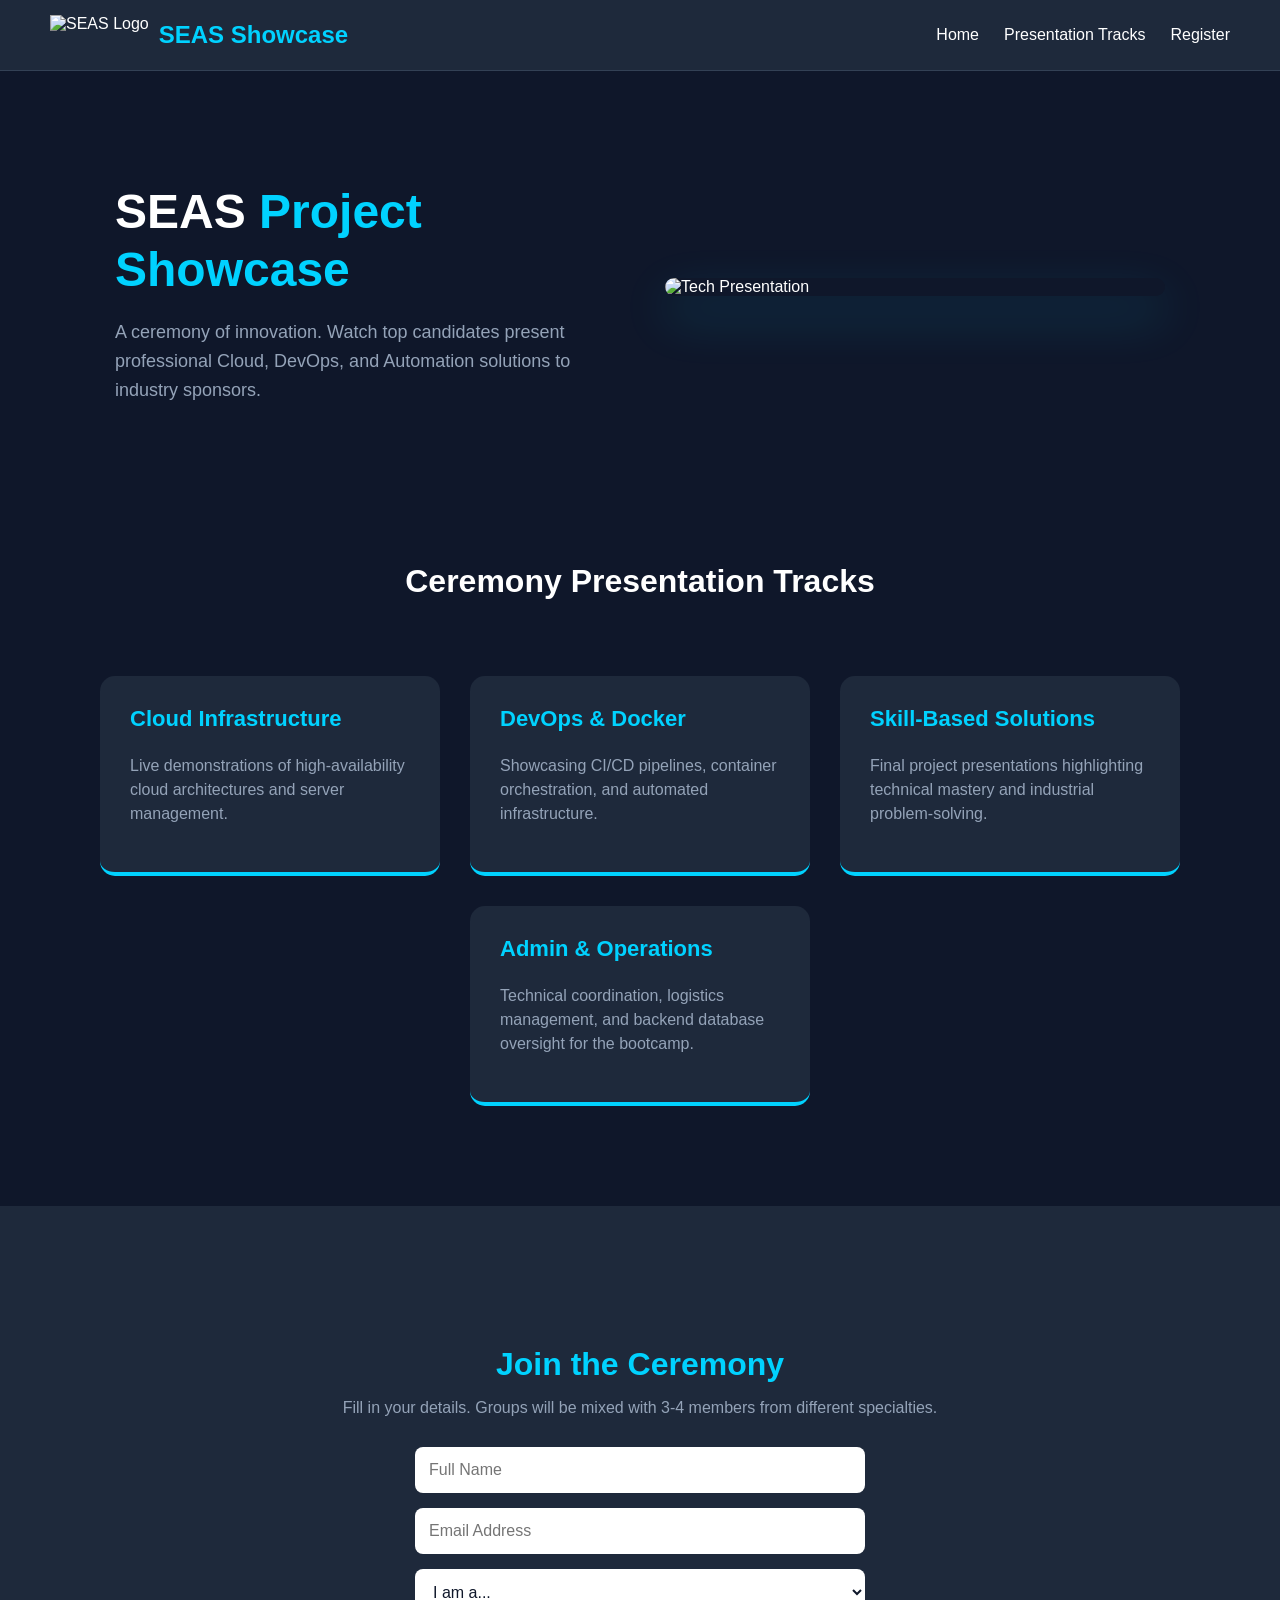
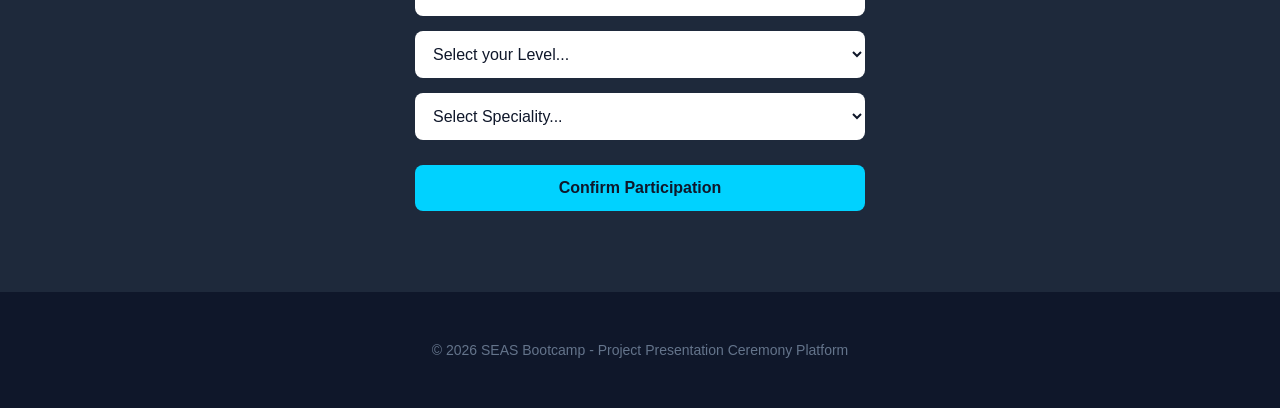
==== commit 7c9fbadc: "Updated index.html with levels, specialities, and personnel track" ====
--- a/index.html
+++ b/index.html
@@ -4,6 +4,7 @@
     <meta charset="UTF-8">
     <meta name="viewport" content="width=device-width, initial-scale=1.0">
     <title>SEAS Project Showcase | Skills Presentation</title>
+    <script src="https://cdn.jsdelivr.net/npm/@supabase/supabase-js@2"></script>
     <link rel="stylesheet" href="style.css">
 </head>
 <body>
@@ -42,22 +43,61 @@
             <h3>Skill-Based Solutions</h3>
             <p>Final project presentations highlighting technical mastery and industrial problem-solving.</p>
         </div>
+        <div class="course-card">
+            <h3>Admin & Operations</h3>
+            <p>Technical coordination, logistics management, and backend database oversight for the bootcamp.</p>
+        </div>
     </div>
 
     <section id="register" class="registration-section">
         <h2 class="section-title">Join the Ceremony</h2>
-        <p>Whether you are presenting a project or looking to sponsor talent, register below.</p>
+        <p>Fill in your details. Groups will be mixed with 3-4 members from different specialties.</p>
+        
         <form id="registrationForm">
             <input type="text" name="fullName" placeholder="Full Name" required>
             <input type="email" name="email" placeholder="Email Address" required>
-            <select name="userRole" required>
+            
+            <select name="userRole" id="userRole" required>
                 <option value="">I am a...</option>
                 <option value="Student">Student (Presenter)</option>
                 <option value="Investor">Investor / Sponsor</option>
                 <option value="Personnel">Personnel / Organizer</option>
                 <option value="Teacher">Teacher / Evaluator</option>
             </select>
-            <button type="submit">Confirm Participation</button>
+
+            <select name="academicLevel" id="academicLevel">
+                <option value="">Select your Level...</option>
+                <option value="Level 2">Level 2 (BTech / BSc)</option>
+                <option value="Level 3">Level 3 (BEng / BHSc)</option>
+            </select>
+
+            <select name="speciality" id="speciality">
+                <option value="">Select Speciality...</option>
+                <optgroup label="BEng 3 (4-Year)">
+                    <option value="BEng-CSE">CSE (Computer)</option>
+                    <option value="BEng-CEE">CEE (Civil)</option>
+                    <option value="BEng-EME">EME (Electromechanical)</option>
+                    <option value="BEng-CHE">CHE (Chemical)</option>
+                </optgroup>
+                <optgroup label="BTech 2 (3-Year)">
+                    <option value="BTech-CSE">CSE (Computer)</option>
+                    <option value="BTech-EEE">EEE (Electrical)</option>
+                    <option value="BTech-MCT">MCT (Mechatronics)</option>
+                    <option value="BTech-MEC">MEC (Mechanical)</option>
+                </optgroup>
+                <optgroup label="BSc 2 (3-Year)">
+                    <option value="BSc-MGT">MGT (Management)</option>
+                    <option value="BSc-MIS">MIS (Info Systems)</option>
+                    <option value="BSc-AF">AF (Accounting & Finance)</option>
+                    <option value="BSc-DMK">DMK (Digital Marketing)</option>
+                </optgroup>
+                <optgroup label="BHSc 3 (Health)">
+                    <option value="BHSc-BMS">BMS (Biomedical)</option>
+                    <option value="BHSc-NUR">NUR (Nursing)</option>
+                </optgroup>
+            </select>
+
+            <button type="submit" id="submitBtn">Confirm Participation</button>
         </form>
     </section>
 
@@ -66,22 +106,49 @@
     </footer>
 
     <script>
+        // Use Netlify Environment Variables for Production
+        const supabaseUrl = 'https://euioymukroosxtguynxq.supabase.co';
+        const supabaseKey = 'eyJhbGciOiJIUzI1NiIsInR5cCI6IkpXVCJ9.eyJpc3MiOiJzdXBhYmFzZSIsInJlZiI6ImV1aW95bXVrcm9vc3h0Z3V5bnhxIiwicm9sZSI6ImFub24iLCJpYXQiOjE3NzYxNzQ4NDksImV4cCI6MjA5MTc1MDg0OX0.-6hehGuRTVM8sACuxikzvKtL0s2x-TdCvzkvRDuCSss';
+        const _supabase = supabase.createClient(supabaseUrl, supabaseKey);
+
         const form = document.getElementById('registrationForm');
-        form.addEventListener('submit', function(e) {
+        const btn = document.getElementById('submitBtn');
+
+        form.addEventListener('submit', async function(e) {
             e.preventDefault();
+            btn.disabled = true;
+            btn.innerText = "Syncing with Cloud...";
+
             const name = form.querySelector('input[name="fullName"]').value.trim();
             const email = form.querySelector('input[name="email"]').value.trim();
             const role = form.querySelector('select[name="userRole"]').value;
+            const level = form.querySelector('select[name="academicLevel"]').value;
+            const spec = form.querySelector('select[name="speciality"]').value;
 
-            if (name === "" || email === "" || role === "") {
-                alert("Please fill all fields.");
-                return;
+            // Insert Data: Ensure these columns exist in your Supabase 'registrations' table
+            const { data, error } = await _supabase
+                .from('registrations')
+                .insert([
+                    { 
+                        full_name: name, 
+                        email: email, 
+                        role: role,
+                        academic_level: level, // NEW COLUMN
+                        speciality: spec       // NEW COLUMN
+                    }
+                ]);
+
+            if (error) {
+                console.error('Database Error:', error);
+                alert("Cloud Error: Make sure columns 'academic_level' and 'speciality' exist in Supabase.");
+                btn.disabled = false;
+                btn.innerText = "Confirm Participation";
+            } else {
+                alert("Success! Data synced to SeaS Cloud.");
+                form.reset();
+                btn.disabled = false;
+                btn.innerText = "Confirm Participation";
             }
-
-            // Logic specifically tailored to your definition
-            alert("Hello " + name + "! Your interest as a " + role + " for the SEAS Project Showcase has been successfully recorded. We will contact you at " + email + " with the ceremony schedule.");
-            
-            form.reset(); 
         });
     </script>
 </body>
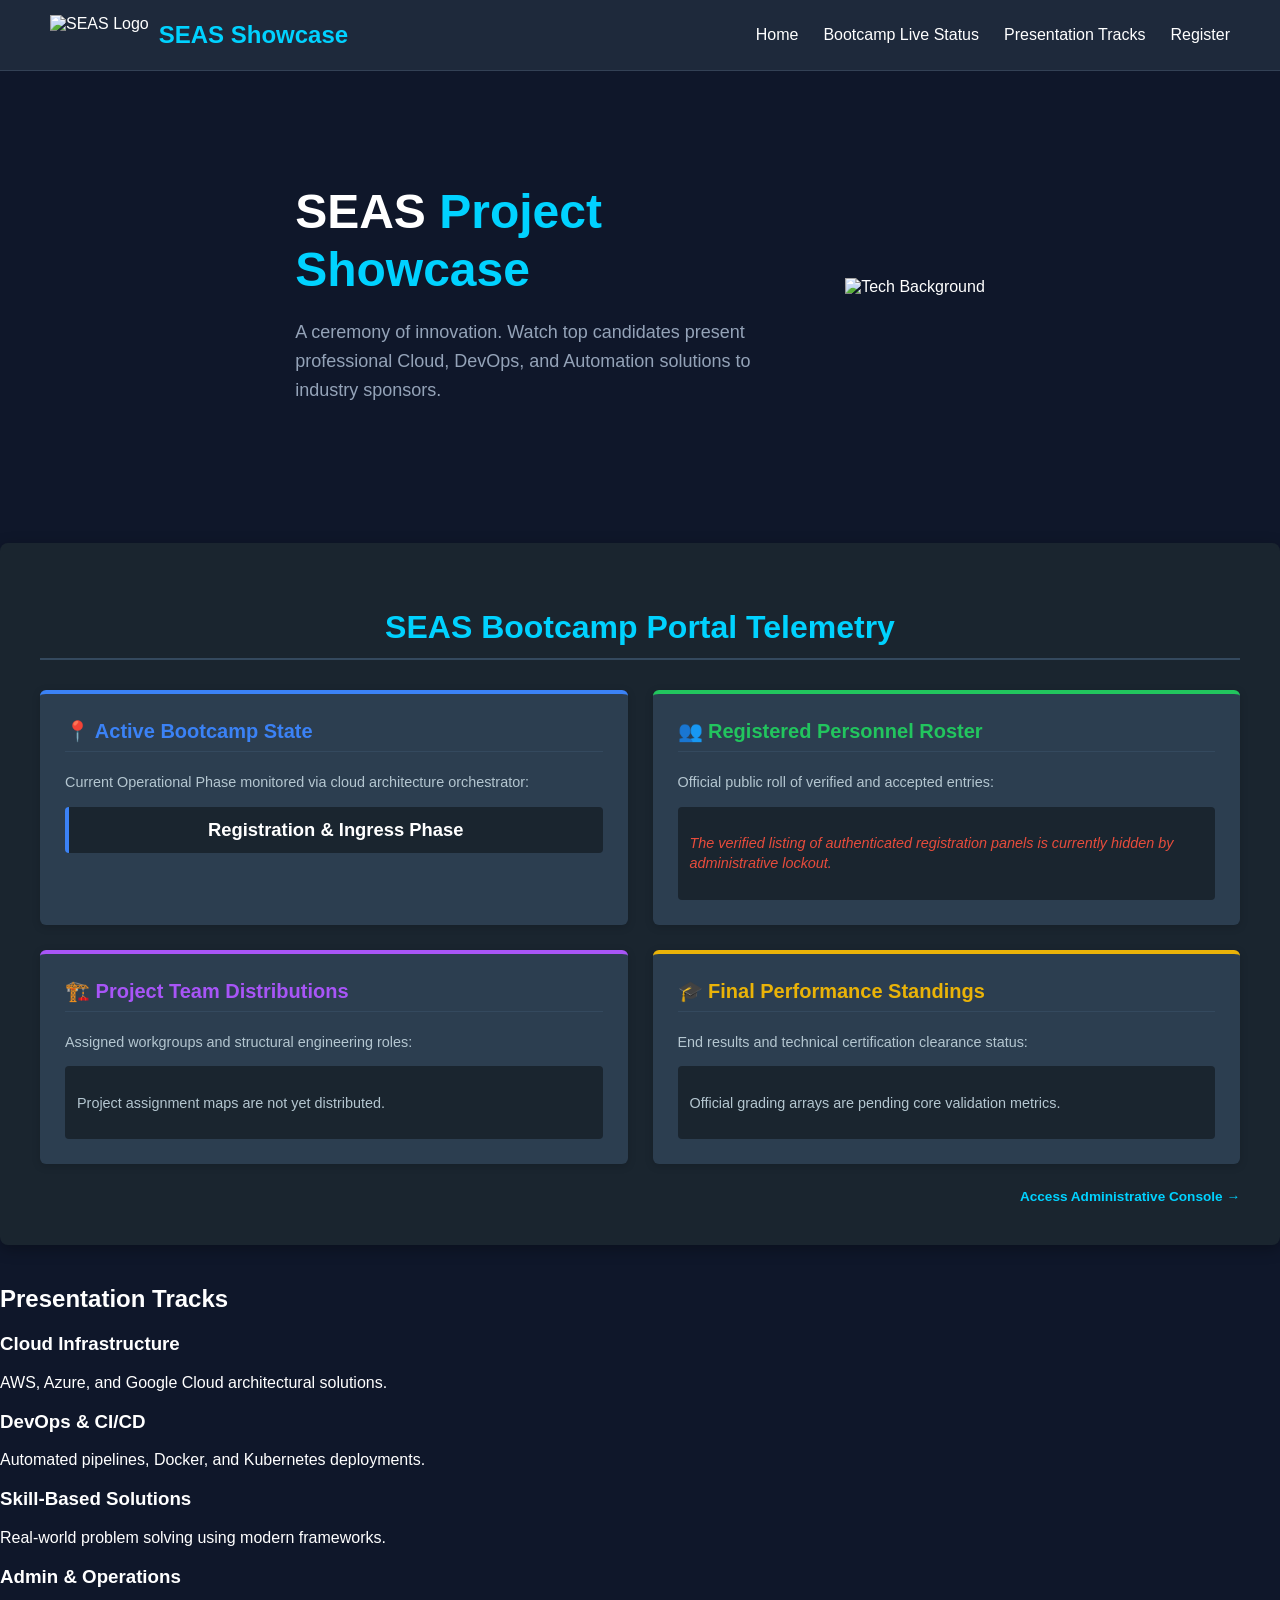
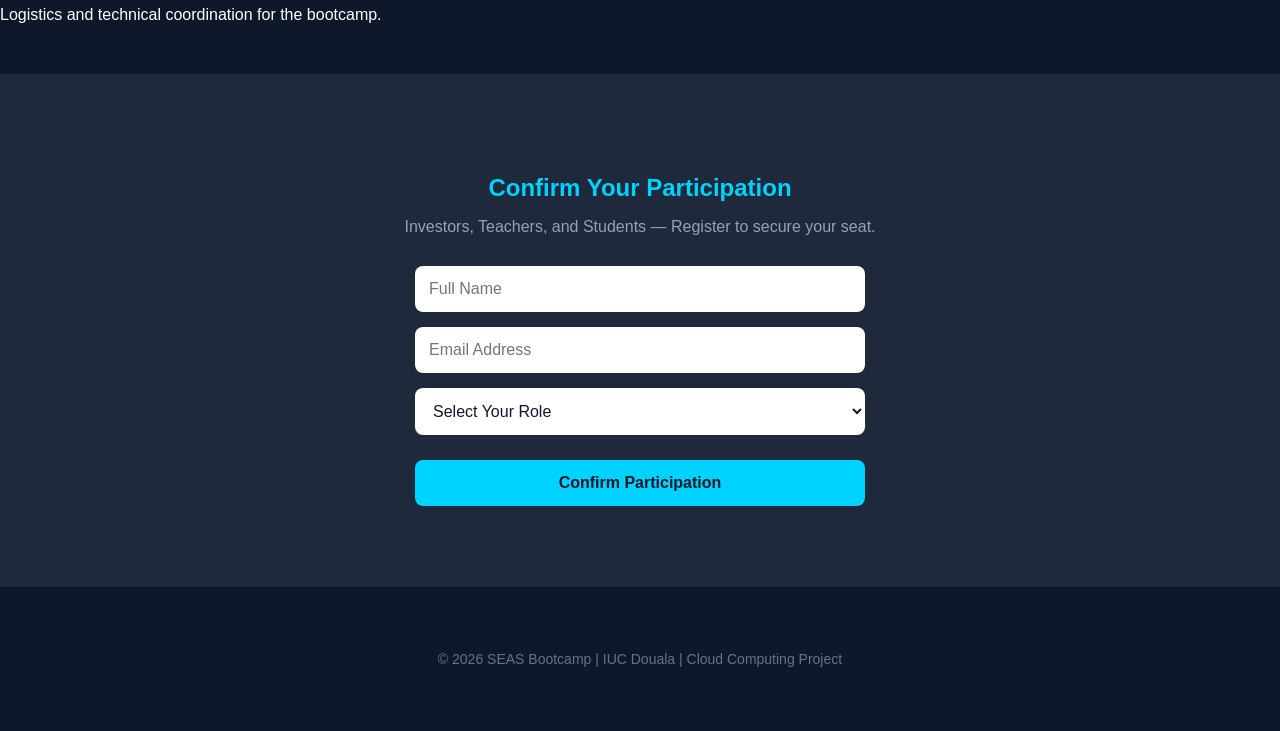
==== commit 21c3d676: "feat: implement advanced admin operations control panels and homepage telemetry modules" ====
--- a/index.html
+++ b/index.html
@@ -4,8 +4,24 @@
     <meta charset="UTF-8">
     <meta name="viewport" content="width=device-width, initial-scale=1.0">
     <title>SEAS Project Showcase | Skills Presentation</title>
-    <script src="https://cdn.jsdelivr.net/npm/@supabase/supabase-js@2"></script>
     <link rel="stylesheet" href="style.css">
+    <style>
+        /* Telemetry Dashboard Component Styles */
+        .telemetry-container { max-width: 1200px; margin: 40px auto; padding: 40px; background: #1a252f; color: white; border-radius: 8px; box-shadow: 0 4px 15px rgba(0,0,0,0.3); }
+        .telemetry-header { color: #00d2ff; text-align: center; border-bottom: 2px solid #34495e; padding-bottom: 12px; margin-bottom: 30px; font-size: 2rem; }
+        .telemetry-grid { display: grid; grid-template-columns: 1fr 1fr; gap: 25px; }
+        .telemetry-card { background: #2c3e50; padding: 25px; border-radius: 6px; box-shadow: 0 2px 8px rgba(0,0,0,0.15); }
+        .telemetry-card h3 { margin-top: 0; font-size: 1.25rem; border-bottom: 1px solid #34495e; padding-bottom: 8px; }
+        .telemetry-card p { font-size: 0.9rem; color: #b4c6d0; line-height: 1.4; }
+        
+        /* Dynamic Nodes Display Views */
+        #view-current-phase { font-size: 1.15rem; font-weight: bold; color: #fff; background: #1a252f; padding: 12px; border-radius: 4px; text-align: center; }
+        #view-published-students, #view-published-groups, #view-published-results { background: #1a252f; padding: 12px; border-radius: 4px; max-height: 220px; overflow-y: auto; font-size: 0.95rem; }
+        
+        /* Quick link style for admin tracking fallback */
+        .admin-link-badge { display: inline-block; margin-top: 10px; color: #00d2ff; text-decoration: none; font-size: 0.85rem; font-weight: bold; }
+        .admin-link-badge:hover { text-decoration: underline; }
+    </style>
 </head>
 <body>
 
@@ -16,6 +32,7 @@
         </div>
         <ul class="nav-links">
             <li><a href="#">Home</a></li>
+            <li><a href="#live-metrics">Bootcamp Live Status</a></li>
             <li><a href="#tracks">Presentation Tracks</a></li>
             <li><a href="#register">Register</a></li>
         </ul>
@@ -26,130 +43,168 @@
             <h1>SEAS <span class="highlight">Project Showcase</span></h1>
             <p>A ceremony of innovation. Watch top candidates present professional Cloud, DevOps, and Automation solutions to industry sponsors.</p>
         </div>
-        <img src="https://images.unsplash.com/photo-1550751827-4bd374c3f58b?auto=format&fit=crop&w=500&q=80" alt="Tech Presentation" class="hero-image">
-    </div>
-
-    <h2 id="tracks" class="section-title">Ceremony Presentation Tracks</h2>
-    <div class="courses-container">
-        <div class="course-card">
-            <h3>Cloud Infrastructure</h3>
-            <p>Live demonstrations of high-availability cloud architectures and server management.</p>
-        </div>
-        <div class="course-card">
-            <h3>DevOps & Docker</h3>
-            <p>Showcasing CI/CD pipelines, container orchestration, and automated infrastructure.</p>
-        </div>
-        <div class="course-card">
-            <h3>Skill-Based Solutions</h3>
-            <p>Final project presentations highlighting technical mastery and industrial problem-solving.</p>
-        </div>
-        <div class="course-card">
-            <h3>Admin & Operations</h3>
-            <p>Technical coordination, logistics management, and backend database oversight for the bootcamp.</p>
-        </div>
-    </div>
-
-    <section id="register" class="registration-section">
-        <h2 class="section-title">Join the Ceremony</h2>
-        <p>Fill in your details. Groups will be mixed with 3-4 members from different specialties.</p>
+        <img src="https://images.unsplash.com/photo-1550751827-4bd374c3f58b?auto=format&fit=crop&q=80&w=1000" alt="Tech Background" class="hero-img">
+    </div>
+
+    <div class="telemetry-container" id="public-homepage-container">
+        <h2 class="telemetry-header">SEAS Bootcamp Portal Telemetry</h2>
+        
+        <div class="telemetry-grid">
+            <div class="telemetry-card" style="border-top: 4px solid #3b82f6;">
+                <h3 style="color: #3b82f6;">📍 Active Bootcamp State</h3>
+                <p>Current Operational Phase monitored via cloud architecture orchestrator:</p>
+                <div id="view-current-phase" style="border-left: 4px solid #3b82f6;">
+                    Loading operational phase metrics...
+                </div>
+            </div>
+
+            <div class="telemetry-card" style="border-top: 4px solid #22c55e;">
+                <h3 style="color: #22c55e;">👥 Registered Personnel Roster</h3>
+                <p>Official public roll of verified and accepted entries:</p>
+                <div id="view-published-students">
+                    Checking registration publication states...
+                </div>
+            </div>
+
+            <div class="telemetry-card" style="border-top: 4px solid #a855f7;">
+                <h3 style="color: #a855f7;">🏗️ Project Team Distributions</h3>
+                <p>Assigned workgroups and structural engineering roles:</p>
+                <div id="view-published-groups">
+                    Awaiting administrative group allocations...
+                </div>
+            </div>
+
+            <div class="telemetry-card" style="border-top: 4px solid #eab308;">
+                <h3 style="color: #eab308;">🎓 Final Performance Standings</h3>
+                <p>End results and technical certification clearance status:</p>
+                <div id="view-published-results">
+                    Pending final grade arrays verification evaluation...
+                </div>
+            </div>
+        </div>
+        
+        <div style="text-align: right; padding-top: 15px;">
+            <a href="admin.html" class="admin-link-badge">Access Administrative Console &rarr;</a>
+        </div>
+    </div>
+
+    <div id="tracks" class="tracks-section">
+        <h2>Presentation Tracks</h2>
+        <div class="track-grid">
+            <div class="track-card"><h3>Cloud Infrastructure</h3><p>AWS, Azure, and Google Cloud architectural solutions.</p></div>
+            <div class="track-card"><h3>DevOps & CI/CD</h3><p>Automated pipelines, Docker, and Kubernetes deployments.</p></div>
+            <div class="track-card"><h3>Skill-Based Solutions</h3><p>Real-world problem solving using modern frameworks.</p></div>
+            <div class="track-card admin-track"><h3>Admin & Operations</h3><p>Logistics and technical coordination for the bootcamp.</p></div>
+        </div>
+    </div>
+
+    <div id="register" class="registration-section">
+        <h2>Confirm Your Participation</h2>
+        <p>Investors, Teachers, and Students — Register to secure your seat.</p>
         
         <form id="registrationForm">
-            <input type="text" name="fullName" placeholder="Full Name" required>
-            <input type="email" name="email" placeholder="Email Address" required>
+            <input type="text" id="fullName" placeholder="Full Name" required>
+            <input type="email" id="emailAddress" placeholder="Email Address" required>
             
-            <select name="userRole" id="userRole" required>
-                <option value="">I am a...</option>
-                <option value="Student">Student (Presenter)</option>
-                <option value="Investor">Investor / Sponsor</option>
-                <option value="Personnel">Personnel / Organizer</option>
-                <option value="Teacher">Teacher / Evaluator</option>
+            <select id="userRole" onchange="toggleStudentFields()" required>
+                <option value="" disabled selected>Select Your Role</option>
+                <option value="Student">Student</option>
+                <option value="Investor">Investor/Sponsor</option>
+                <option value="Teacher">Teacher/Staff</option>
+                <option value="Personnel">Personnel (Admin)</option>
             </select>
 
-            <select name="academicLevel" id="academicLevel">
-                <option value="">Select your Level...</option>
-                <option value="Level 2">Level 2 (BTech / BSc)</option>
-                <option value="Level 3">Level 3 (BEng / BHSc)</option>
-            </select>
-
-            <select name="speciality" id="speciality">
-                <option value="">Select Speciality...</option>
-                <optgroup label="BEng 3 (4-Year)">
-                    <option value="BEng-CSE">CSE (Computer)</option>
-                    <option value="BEng-CEE">CEE (Civil)</option>
-                    <option value="BEng-EME">EME (Electromechanical)</option>
-                    <option value="BEng-CHE">CHE (Chemical)</option>
-                </optgroup>
-                <optgroup label="BTech 2 (3-Year)">
-                    <option value="BTech-CSE">CSE (Computer)</option>
-                    <option value="BTech-EEE">EEE (Electrical)</option>
-                    <option value="BTech-MCT">MCT (Mechatronics)</option>
-                    <option value="BTech-MEC">MEC (Mechanical)</option>
-                </optgroup>
-                <optgroup label="BSc 2 (3-Year)">
-                    <option value="BSc-MGT">MGT (Management)</option>
-                    <option value="BSc-MIS">MIS (Info Systems)</option>
-                    <option value="BSc-AF">AF (Accounting & Finance)</option>
-                    <option value="BSc-DMK">DMK (Digital Marketing)</option>
-                </optgroup>
-                <optgroup label="BHSc 3 (Health)">
-                    <option value="BHSc-BMS">BMS (Biomedical)</option>
-                    <option value="BHSc-NUR">NUR (Nursing)</option>
-                </optgroup>
-            </select>
-
-            <button type="submit" id="submitBtn">Confirm Participation</button>
+            <div id="studentFields" style="display: none; flex-direction: column; gap: 15px;">
+                <select id="academicLevel">
+                    <option value="" disabled selected>Select Level</option>
+                    <option value="Level 1">Level 1</option>
+                    <option value="Level 2">Level 2</option>
+                    <option value="Level 3">Level 3</option>
+                </select>
+                <select id="speciality">
+                    <option value="" disabled selected>Select Specialty</option>
+                    <option value="BEng-CSE">BEng Computer Software</option>
+                    <option value="BEng-CEE">BEng Computer Electronic</option>
+                    <option value="BTech-CSE">BTech Computer Software</option>
+                    <option value="BSc-AF">BSc Accounting & Finance</option>
+                    <option value="BSc-MGT">BSc Management</option>
+                </select>
+            </div>
+
+            <button type="button" id="submitBtn" onclick="submitRegistration()">Confirm Participation</button>
+            <p id="statusMsg" style="margin-top: 15px; font-weight: bold; display: none;"></p>
         </form>
-    </section>
+    </div>
 
     <footer>
-        &copy; 2026 SEAS Bootcamp - Project Presentation Ceremony Platform
+        <p>&copy; 2026 SEAS Bootcamp | IUC Douala | Cloud Computing Project</p>
     </footer>
 
+    <script src="js/script.js"></script>
     <script>
-        // Use Netlify Environment Variables for Production
-        const supabaseUrl = 'https://euioymukroosxtguynxq.supabase.co';
-        const supabaseKey = 'eyJhbGciOiJIUzI1NiIsInR5cCI6IkpXVCJ9.eyJpc3MiOiJzdXBhYmFzZSIsInJlZiI6ImV1aW95bXVrcm9vc3h0Z3V5bnhxIiwicm9sZSI6ImFub24iLCJpYXQiOjE3NzYxNzQ4NDksImV4cCI6MjA5MTc1MDg0OX0.-6hehGuRTVM8sACuxikzvKtL0s2x-TdCvzkvRDuCSss';
-        const _supabase = supabase.createClient(supabaseUrl, supabaseKey);
-
-        const form = document.getElementById('registrationForm');
-        const btn = document.getElementById('submitBtn');
-
-        form.addEventListener('submit', async function(e) {
-            e.preventDefault();
-            btn.disabled = true;
-            btn.innerText = "Syncing with Cloud...";
-
-            const name = form.querySelector('input[name="fullName"]').value.trim();
-            const email = form.querySelector('input[name="email"]').value.trim();
-            const role = form.querySelector('select[name="userRole"]').value;
-            const level = form.querySelector('select[name="academicLevel"]').value;
-            const spec = form.querySelector('select[name="speciality"]').value;
-
-            // Insert Data: Ensure these columns exist in your Supabase 'registrations' table
-            const { data, error } = await _supabase
-                .from('registrations')
-                .insert([
-                    { 
-                        full_name: name, 
-                        email: email, 
-                        role: role,
-                        academic_level: level, // NEW COLUMN
-                        speciality: spec       // NEW COLUMN
+        function toggleStudentFields() {
+            const role = document.getElementById('userRole').value;
+            const fields = document.getElementById('studentFields');
+            fields.style.display = (role === 'Student') ? 'flex' : 'none';
+        }
+
+        async function submitRegistration() {
+            const btn = document.getElementById('submitBtn');
+            const role = document.getElementById('userRole').value;
+            
+            const payload = {
+                full_name:      document.getElementById('fullName').value,
+                email:          document.getElementById('emailAddress').value,
+                role:           role,
+                academic_level: (role === 'Student') ? document.getElementById('academicLevel').value : null,
+                speciality:     (role === 'Student') ? document.getElementById('speciality').value : null
+            };
+
+            if (!payload.full_name || !payload.email || !payload.role) {
+                showStatus('Please fill all required fields.', '#ef4444');
+                return;
+            }
+
+            try {
+                btn.disabled  = true;
+                btn.innerText = 'Syncing with Cloud...';
+
+                const response = await fetch('/api/registrations', {
+                    method:  'POST',
+                    headers: { 'Content-Type': 'application/json' },
+                    body:    JSON.stringify(payload)
+                });
+
+                const result = await response.json();
+
+                if (result.success) {
+                    showStatus('✅ ' + result.message, '#22c55e');
+                    document.getElementById('registrationForm').reset();
+                    toggleStudentFields();
+                    
+                    // Trigger a re-render of local view data in case data payload changes locally
+                    if (typeof renderPublicClientData === 'function') {
+                        renderPublicClientData();
                     }
-                ]);
-
-            if (error) {
-                console.error('Database Error:', error);
-                alert("Cloud Error: Make sure columns 'academic_level' and 'speciality' exist in Supabase.");
-                btn.disabled = false;
-                btn.innerText = "Confirm Participation";
-            } else {
-                alert("Success! Data synced to SeaS Cloud.");
-                form.reset();
-                btn.disabled = false;
-                btn.innerText = "Confirm Participation";
+                } else {
+                    showStatus('❌ ' + result.message, '#ef4444');
+                }
+
+            } catch (err) {
+                showStatus('❌ Cannot reach server. Is it running? (npm start)', '#ef4444');
+            } finally {
+                btn.disabled  = false;
+                btn.innerText = 'Confirm Participation';
             }
-        });
+        }
+
+        function showStatus(message, color) {
+            const el = document.getElementById('statusMsg');
+            el.textContent = message;
+            el.style.color = color;
+            el.style.display = 'block';
+            setTimeout(() => { el.style.display = 'none'; }, 5000);
+        }
     </script>
 </body>
 </html>
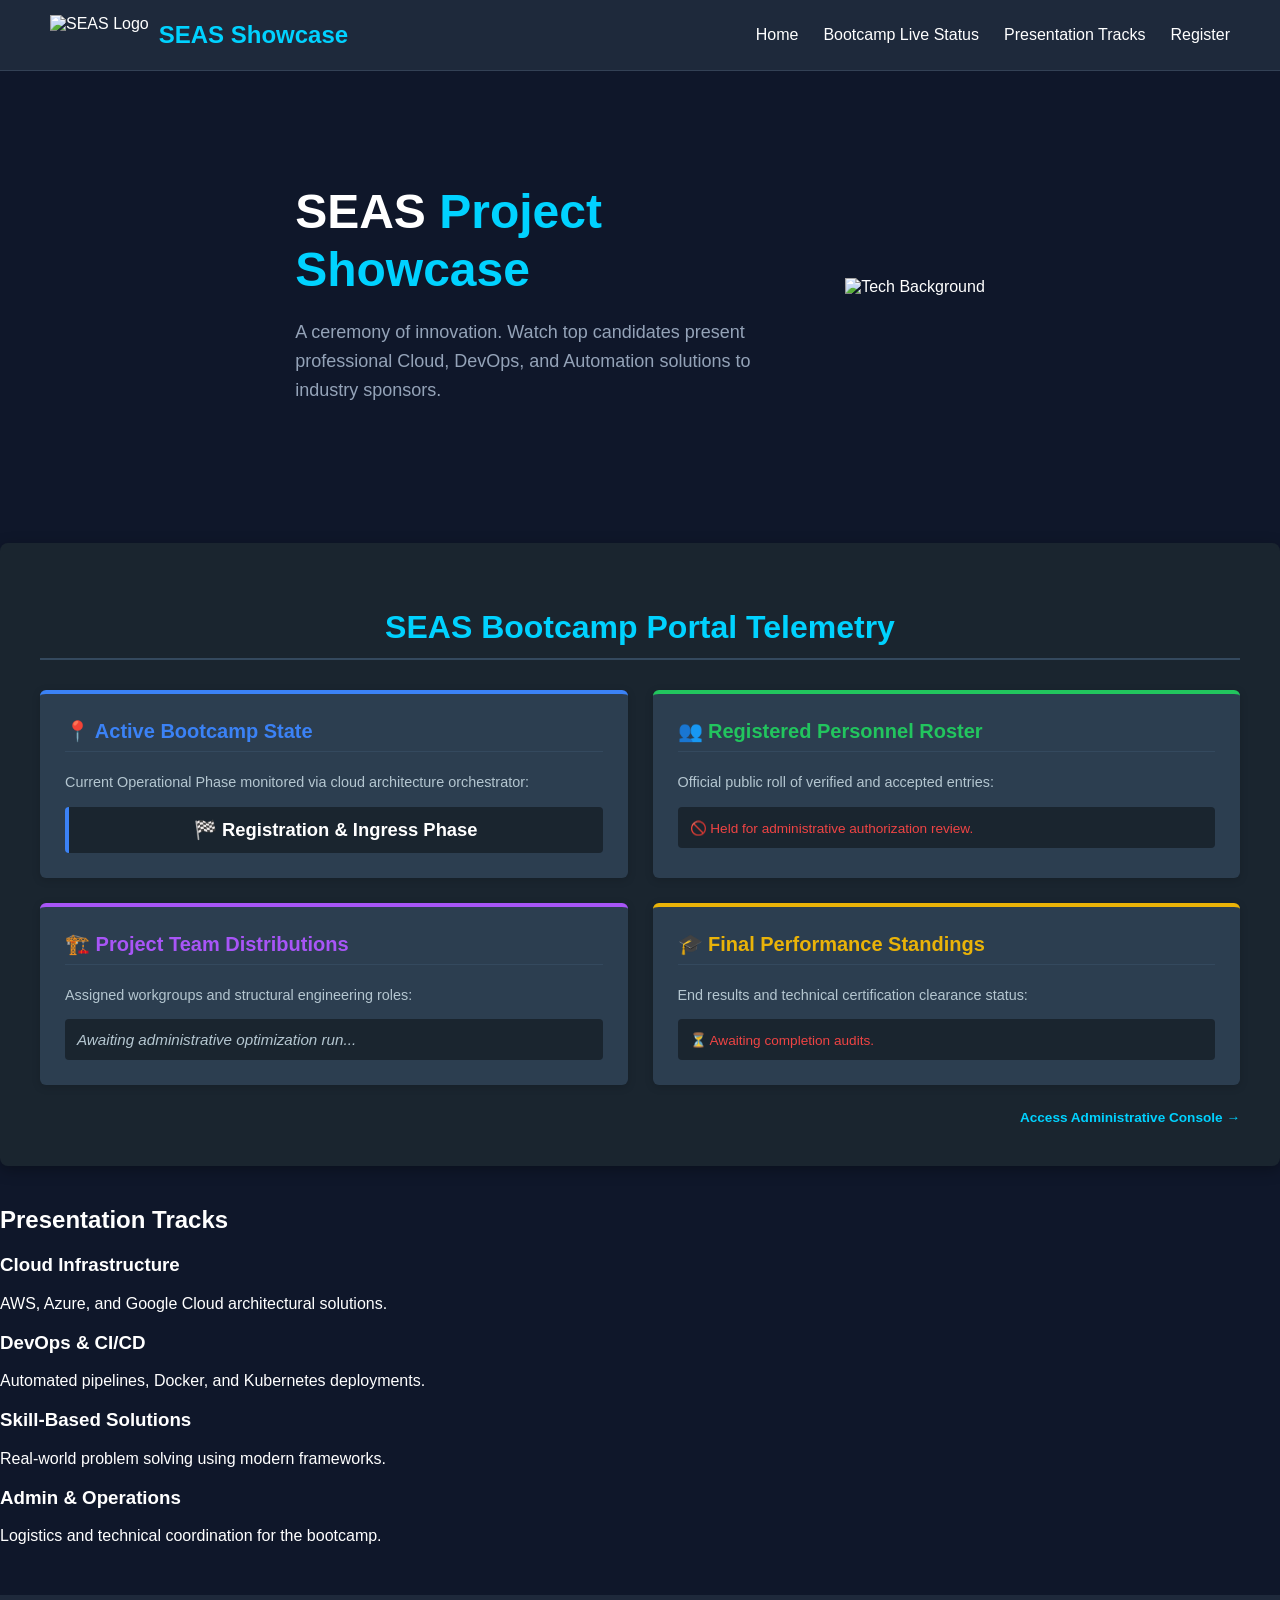
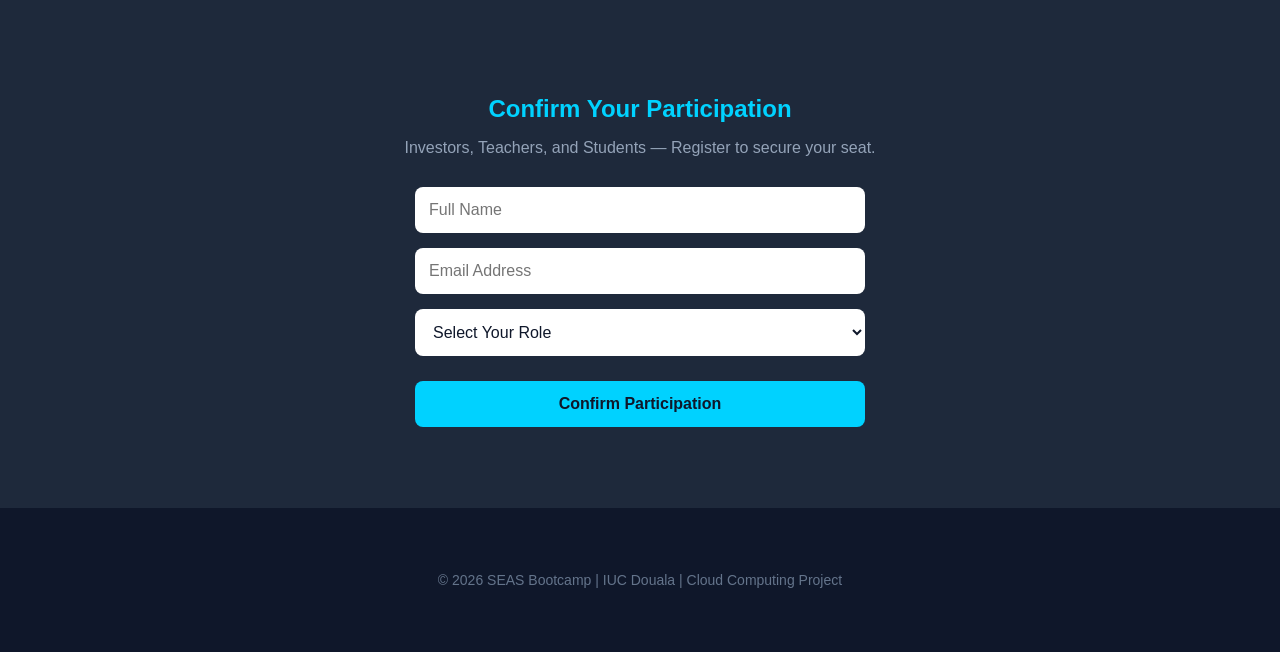
==== commit 4d41632f: "fix: re-architect mix engine to sort students into clusters of 4-5 with infrastructure project alloc" ====
--- a/index.html
+++ b/index.html
@@ -167,31 +167,25 @@
 
             try {
                 btn.disabled  = true;
-                btn.innerText = 'Syncing with Cloud...';
-
-                const response = await fetch('/api/registrations', {
-                    method:  'POST',
-                    headers: { 'Content-Type': 'application/json' },
-                    body:    JSON.stringify(payload)
-                });
-
-                const result = await response.json();
-
-                if (result.success) {
-                    showStatus('✅ ' + result.message, '#22c55e');
-                    document.getElementById('registrationForm').reset();
-                    toggleStudentFields();
-                    
-                    // Trigger a re-render of local view data in case data payload changes locally
-                    if (typeof renderPublicClientData === 'function') {
-                        renderPublicClientData();
-                    }
-                } else {
-                    showStatus('❌ ' + result.message, '#ef4444');
+                btn.innerText = 'Syncing with Storage Engine...';
+
+                // Core Data Interceptor Link: Commit data layout into local array databases
+                let localRegistrations = JSON.parse(localStorage.getItem('bootcamp_registrations')) || [];
+                localRegistrations.push(payload);
+                localStorage.setItem('bootcamp_registrations', JSON.stringify(localRegistrations));
+
+                // Display success confirmation message
+                showStatus('✅ Registration compiled and synchronized inside database infrastructure successfully!', '#22c55e');
+                document.getElementById('registrationForm').reset();
+                toggleStudentFields();
+                
+                // Fire dynamic update loop straight into homepage telemetry displays
+                if (typeof renderPublicClientData === 'function') {
+                    renderPublicClientData();
                 }
 
             } catch (err) {
-                showStatus('❌ Cannot reach server. Is it running? (npm start)', '#ef4444');
+                showStatus('❌ System Error processing storage ingress loops.', '#ef4444');
             } finally {
                 btn.disabled  = false;
                 btn.innerText = 'Confirm Participation';
